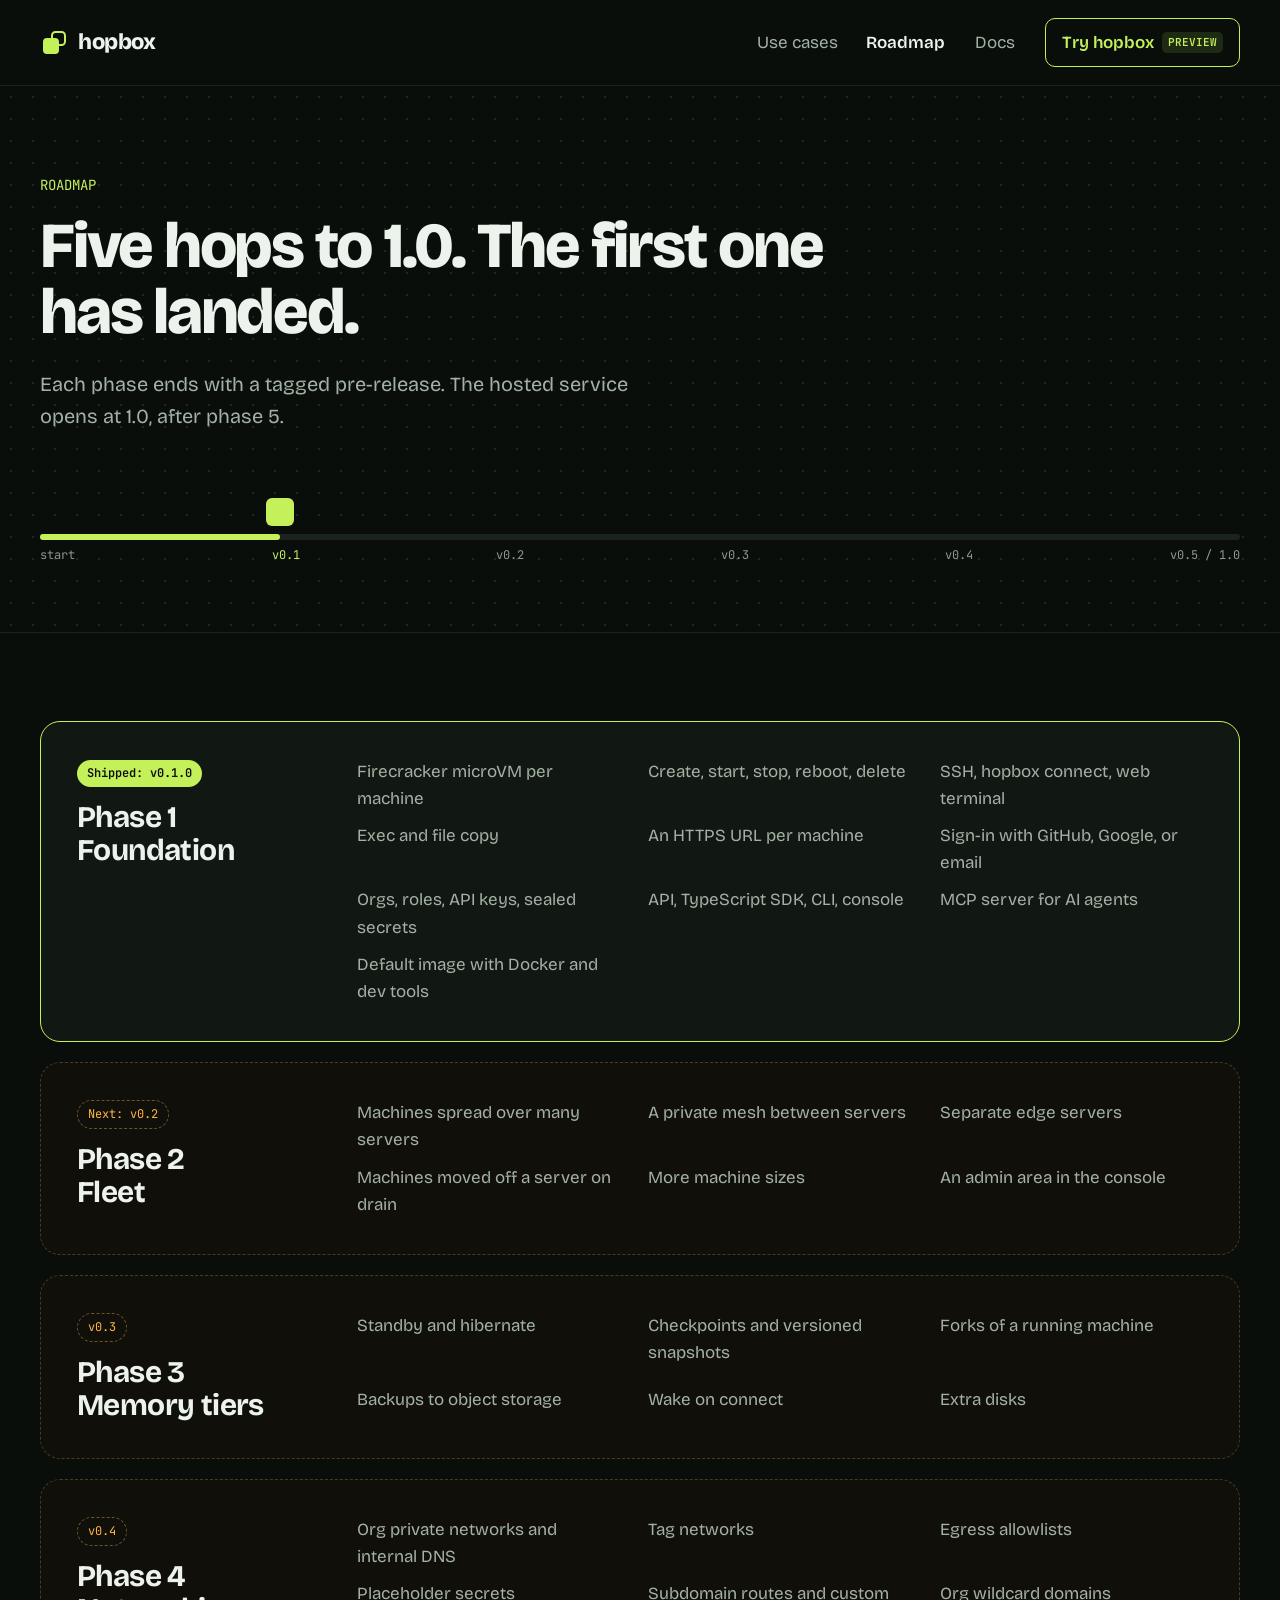
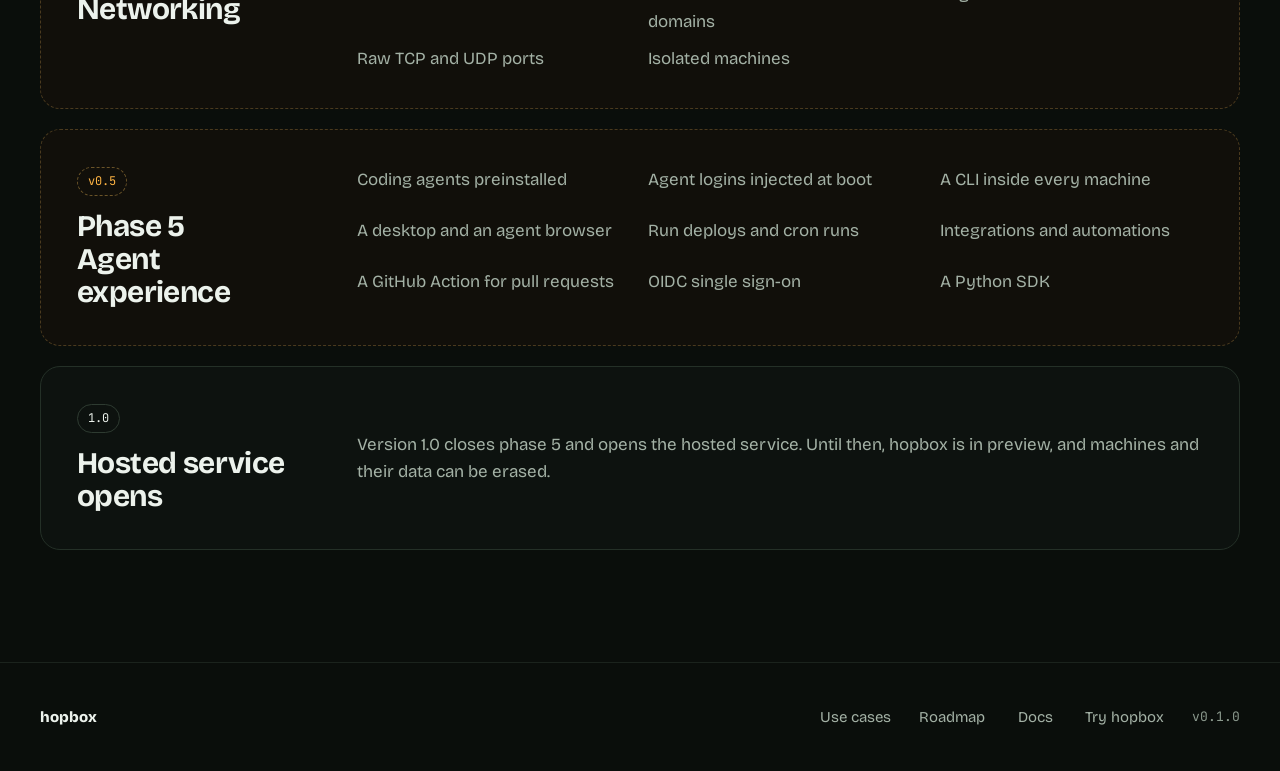
==== roadmap/index.html @ c8c64f6c "feat: home, use cases and roadmap pages from the approved design The rebuild is far enough along to " ====
<!doctype html>
<html lang="en">
<head>
<meta charset="utf-8">
<meta name="viewport" content="width=device-width, initial-scale=1">
<title>Roadmap · hopbox</title>
<meta name="description" content="Five hops to 1.0. The first one has landed. Each phase ends with a tagged pre-release. The hosted service opens at 1.0, after phase 5.">
<meta name="theme-color" content="#0A0E0B">
<link rel="canonical" href="https://hopbox.dev/roadmap/">
<meta property="og:title" content="Roadmap · hopbox">
<meta property="og:description" content="Five hops to 1.0. The first one has landed. Each phase ends with a tagged pre-release. The hosted service opens at 1.0, after phase 5.">
<meta property="og:type" content="website">
<meta property="og:url" content="https://hopbox.dev/roadmap/">
<link rel="icon" href="/assets/favicon.svg" type="image/svg+xml">
<link rel="preconnect" href="https://fonts.googleapis.com">
<link rel="preconnect" href="https://fonts.gstatic.com" crossorigin>
<link rel="stylesheet" href="https://fonts.googleapis.com/css2?family=Bricolage+Grotesque:opsz,wght@12..96,400..800&amp;family=JetBrains+Mono:wght@400;600&amp;display=swap">
<link rel="stylesheet" href="/assets/site.css">
</head>
<body>

<header class="site-header">
<nav class="nav" aria-label="Main">
<a class="brand" href="/">
<svg width="28" height="28" viewBox="0 0 28 28" aria-hidden="true"><rect x="3" y="9" width="16" height="16" rx="4" fill="#C4F05A"></rect><rect x="12" y="3" width="13" height="13" rx="3.5" fill="none" stroke="#C4F05A" stroke-width="2"></rect></svg>
hopbox
</a>
<a class="nav-link" href="/use-cases/">Use cases</a>
<a class="nav-link" href="/roadmap/" aria-current="page">Roadmap</a>
<a class="nav-link" href="https://docs.hopbox.dev">Docs</a>
<a class="btn btn-nav" href="https://dev.hopbox.dev">Try hopbox<span class="preview-tag">PREVIEW</span></a>
</nav>
</header>

<main>

<section class="page-hero dots">
<div class="page-hero-inner">
<p class="eyebrow">ROADMAP</p>
<h1 class="roadmap-title page-title display">Five hops to 1.0. The first one has landed.</h1>
<p class="roadmap-lead">Each phase ends with a tagged pre-release. The hosted service opens at 1.0, after phase 5.</p>
<div class="progress" aria-hidden="true">
<div class="progress-track"></div>
<div class="progress-fill"></div>
<div class="progress-marker"></div>
<div class="progress-labels"><span>start</span><span class="progress-current">v0.1</span><span>v0.2</span><span>v0.3</span><span>v0.4</span><span>v0.5 / 1.0</span></div>
</div>
</div>
</section>

<section class="section phases-section">
<ol class="phases">

<li class="phase phase-shipped">
<div class="phase-head">
<span class="chip chip-shipped pulse-wide">Shipped: v0.1.0</span>
<h2 class="phase-title">Phase 1<br>Foundation</h2>
</div>
<ul class="phase-items">
<li>Firecracker microVM per machine</li>
<li>Create, start, stop, reboot, delete</li>
<li>SSH, hopbox connect, web terminal</li>
<li>Exec and file copy</li>
<li>An HTTPS URL per machine</li>
<li>Sign-in with GitHub, Google, or email</li>
<li>Orgs, roles, API keys, sealed secrets</li>
<li>API, TypeScript SDK, CLI, console</li>
<li>MCP server for AI agents</li>
<li>Default image with Docker and dev tools</li>
</ul>
</li>

<li class="phase phase-planned">
<div class="phase-head">
<span class="chip chip-planned">Next: v0.2</span>
<h2 class="phase-title">Phase 2<br>Fleet</h2>
</div>
<ul class="phase-items">
<li>Machines spread over many servers</li>
<li>A private mesh between servers</li>
<li>Separate edge servers</li>
<li>Machines moved off a server on drain</li>
<li>More machine sizes</li>
<li>An admin area in the console</li>
</ul>
</li>

<li class="phase phase-planned">
<div class="phase-head">
<span class="chip chip-planned">v0.3</span>
<h2 class="phase-title">Phase 3<br>Memory tiers</h2>
</div>
<ul class="phase-items">
<li>Standby and hibernate</li>
<li>Checkpoints and versioned snapshots</li>
<li>Forks of a running machine</li>
<li>Backups to object storage</li>
<li>Wake on connect</li>
<li>Extra disks</li>
</ul>
</li>

<li class="phase phase-planned">
<div class="phase-head">
<span class="chip chip-planned">v0.4</span>
<h2 class="phase-title">Phase 4<br>Networking</h2>
</div>
<ul class="phase-items">
<li>Org private networks and internal DNS</li>
<li>Tag networks</li>
<li>Egress allowlists</li>
<li>Placeholder secrets</li>
<li>Subdomain routes and custom domains</li>
<li>Org wildcard domains</li>
<li>Raw TCP and UDP ports</li>
<li>Isolated machines</li>
</ul>
</li>

<li class="phase phase-planned">
<div class="phase-head">
<span class="chip chip-planned">v0.5</span>
<h2 class="phase-title">Phase 5<br>Agent experience</h2>
</div>
<ul class="phase-items">
<li>Coding agents preinstalled</li>
<li>Agent logins injected at boot</li>
<li>A CLI inside every machine</li>
<li>A desktop and an agent browser</li>
<li>Run deploys and cron runs</li>
<li>Integrations and automations</li>
<li>A GitHub Action for pull requests</li>
<li>OIDC single sign-on</li>
<li>A Python SDK</li>
</ul>
</li>

<li class="phase phase-final">
<div class="phase-head">
<span class="chip chip-final">1.0</span>
<h2 class="phase-title">Hosted service opens</h2>
</div>
<p class="phase-note">Version 1.0 closes phase 5 and opens the hosted service. Until then, hopbox is in preview, and machines and their data can be erased.</p>
</li>

</ol>
</section>

</main>

<footer class="site-footer">
<div class="footer-inner">
<span class="footer-brand">hopbox</span>
<a class="footer-link" href="/use-cases/">Use cases</a>
<a class="footer-link" href="/roadmap/">Roadmap</a>
<a class="footer-link" href="https://docs.hopbox.dev">Docs</a>
<a class="footer-link" href="https://dev.hopbox.dev">Try hopbox</a>
<span class="footer-version">v0.1.0</span>
</div>
</footer>

</body>
</html>
---- assets/site.css ----
:root {
  color-scheme: dark;
  --ground: #0A0E0B;
  --ground-raised: #0D120F;
  --panel: #111712;
  --panel-planned: #110F0A;
  --line: #1B231D;
  --line-strong: #243027;
  --line-bright: #2E3B31;
  --dot: #1E2721;
  --text: #ECF2EC;
  --muted: #A3B1A5;
  --dim: #8C9A8E;
  --lime: #C4F05A;
  --lime-hover: #E2FF9C;
  --lime-chip: #1F2A14;
  --lime-glow: rgba(196, 240, 90, .15);
  --amber: #FFB443;
  --amber-line: #4A3A1E;
  --amber-line-strong: #6B5428;
  --font-sans: 'Bricolage Grotesque', ui-sans-serif, system-ui, sans-serif;
  --font-mono: 'JetBrains Mono', monospace;
}

body {
  margin: 0;
  background: var(--ground);
  color: var(--text);
  font-family: var(--font-sans);
  font-size: 17px;
  line-height: 1.6;
  overflow-x: hidden;
}

a {
  color: var(--lime);
  text-decoration: none;
}

/* Zero-specificity hover so links styled by a class keep their own color, as in the design. */
a:where(:hover) {
  color: var(--lime-hover);
}

:focus-visible {
  outline: 2px solid var(--lime);
  outline-offset: 3px;
}

.accent {
  color: var(--lime);
}

.dots {
  background-image: radial-gradient(var(--dot) 1px, transparent 1px);
  background-size: 22px 22px;
}

.section {
  max-width: 1200px;
  margin: 0 auto;
  padding: 64px 24px;
}

.eyebrow {
  margin: 0 0 12px;
  font-family: var(--font-mono);
  font-size: 14px;
  color: var(--lime);
}

.eyebrow-amber {
  color: var(--amber);
}

.display {
  font-weight: 800;
  letter-spacing: -0.03em;
}

.title-section {
  font-size: clamp(30px, 3.4vw, 44px);
  line-height: 1.1;
}

.panel {
  padding: 48px;
  border-radius: 24px;
  border: 1px solid var(--line-strong);
  background: var(--panel);
}

.card {
  transition: transform .25s ease, border-color .25s ease;
}

.card:hover {
  transform: translateY(-4px);
  border-color: var(--lime);
}

.site-header {
  border-bottom: 1px solid var(--line);
}

.nav {
  max-width: 1200px;
  margin: 0 auto;
  padding: 18px 24px;
  display: flex;
  flex-wrap: wrap;
  align-items: center;
  gap: 16px 28px;
}

.brand {
  display: flex;
  align-items: center;
  gap: 10px;
  min-height: 44px;
  margin-right: auto;
  color: var(--text);
  font-weight: 800;
  font-size: 22px;
  letter-spacing: -0.02em;
}

.nav-link {
  display: inline-flex;
  align-items: center;
  justify-content: center;
  min-width: 44px;
  min-height: 44px;
  color: var(--muted);
}

.nav-link[aria-current="page"] {
  color: var(--text);
  font-weight: 600;
}

.preview-tag {
  font-family: var(--font-mono);
  font-size: 11px;
  padding: 2px 6px;
  border-radius: 5px;
  background: var(--lime-chip);
  color: var(--lime);
}

.btn {
  display: inline-flex;
  align-items: center;
  box-sizing: border-box;
  transition: transform .2s ease;
}

.btn:hover {
  transform: translateY(-2px);
}

.btn-nav {
  gap: 8px;
  padding: 10px 16px;
  min-height: 44px;
  border-radius: 10px;
  border: 1px solid var(--lime);
  color: var(--lime);
  font-weight: 600;
}

.btn-primary,
.btn-secondary {
  padding: 14px 22px;
  min-height: 52px;
  border-radius: 12px;
  font-size: 18px;
}

.btn-primary {
  gap: 10px;
  background: var(--lime);
  color: var(--ground);
  font-weight: 700;
}

.btn-secondary {
  border: 1px solid var(--line-bright);
  color: var(--text);
  font-weight: 600;
}

.btn-row {
  display: flex;
  flex-wrap: wrap;
  gap: 14px;
}

.site-footer {
  border-top: 1px solid var(--line);
}

.footer-inner {
  max-width: 1200px;
  margin: 0 auto;
  padding: 32px 24px;
  display: flex;
  flex-wrap: wrap;
  gap: 16px 28px;
  align-items: center;
  font-size: 15px;
  color: var(--dim);
}

.footer-brand {
  margin-right: auto;
  font-weight: 800;
  color: var(--text);
}

.footer-link {
  display: inline-flex;
  align-items: center;
  justify-content: center;
  min-width: 44px;
  min-height: 44px;
  color: var(--muted);
}

.footer-version {
  font-family: var(--font-mono);
  font-size: 13px;
}

.hero {
  border-bottom: 1px solid var(--line);
}

.hero-inner {
  max-width: 1200px;
  margin: 0 auto;
  padding: 88px 24px 56px;
  display: flex;
  flex-wrap: wrap;
  gap: 56px;
  align-items: center;
}

.hero-copy {
  flex: 1 1 520px;
  min-width: 0;
}

.hero-demo {
  flex: 1 1 460px;
  min-width: 0;
}

.release-badge {
  display: inline-flex;
  align-items: center;
  gap: 10px;
  margin: 0 0 28px;
  padding: 6px 14px 6px 8px;
  border-radius: 999px;
  border: 1px solid var(--line-strong);
  background: var(--panel);
  font-family: var(--font-mono);
  font-size: 13px;
  color: var(--muted);
}

.release-dot {
  width: 10px;
  height: 10px;
  border-radius: 99px;
  background: var(--lime);
}

.hero-title {
  margin: 0 0 24px;
  font-size: clamp(40px, 5.6vw, 76px);
  line-height: 1.02;
  letter-spacing: -0.035em;
}

.hero-lead {
  margin: 0 0 36px;
  max-width: 34rem;
  font-size: 20px;
  color: var(--muted);
}

.hero-actions {
  align-items: center;
}

.hero-note {
  margin: 18px 0 0;
  font-size: 14px;
  color: var(--dim);
}

.terminal {
  border-radius: 16px;
  border: 1px solid var(--line-strong);
  background: var(--ground-raised);
  box-shadow: 0 30px 80px rgba(0, 0, 0, .45);
  overflow: hidden;
}

.terminal-bar {
  display: flex;
  align-items: center;
  gap: 8px;
  padding: 12px 16px;
  border-bottom: 1px solid var(--line);
}

.terminal-light {
  width: 12px;
  height: 12px;
  border-radius: 99px;
  background: var(--line-bright);
}

.terminal-title {
  margin-left: 10px;
  font-family: var(--font-mono);
  font-size: 12px;
  color: var(--dim);
}

.terminal-screen {
  display: grid;
  padding: 20px 22px;
  min-height: 300px;
  font-family: var(--font-mono);
  font-size: 14.5px;
  line-height: 1.75;
  overflow-x: auto;
}

/* The animated copy sits on top of the full transcript, so the box keeps the full height on every loop. */
.terminal-screen > * {
  grid-area: 1 / 1;
}

.terminal-underlay {
  opacity: 0;
}

.terminal-line {
  white-space: pre-wrap;
}

.terminal-cmd {
  color: var(--text);
}

.terminal-out {
  color: var(--muted);
}

.terminal-prompt {
  color: var(--lime);
}

.caret {
  display: inline-block;
  width: 9px;
  height: 18px;
  margin-left: 2px;
  vertical-align: -3px;
  background: var(--lime);
  animation: blink 1s steps(1) infinite;
}

.hop-row {
  display: flex;
  gap: 12px;
  justify-content: center;
  align-items: flex-end;
  height: 64px;
  padding: 34px 0 0;
}

.hop-box {
  width: 28px;
  height: 28px;
  border-radius: 6px;
  animation: hop 2.4s cubic-bezier(.3, .7, .4, 1) infinite;
}

.hop-box:nth-child(2) { animation-delay: .15s; }
.hop-box:nth-child(3) { animation-delay: .3s; }
.hop-box:nth-child(4) { animation-delay: .45s; }
.hop-box:nth-child(5) { animation-delay: .6s; }
.hop-box:nth-child(6) { animation-delay: .75s; }
.hop-box:nth-child(7) { animation-delay: .9s; }
.hop-box:nth-child(8) { animation-delay: 1.05s; }
.hop-box:nth-child(9) { animation-delay: 1.2s; }
.hop-box:nth-child(10) { animation-delay: 1.35s; }
.hop-box:nth-child(11) { animation-delay: 1.5s; }
.hop-box:nth-child(12) { animation-delay: 1.65s; }

.hop-box-solid {
  background: var(--lime);
}

.hop-box-outline {
  box-sizing: border-box;
  border: 2px solid var(--lime);
}

.hop-box-dim {
  background: var(--line-bright);
}

.marquee {
  padding: 22px 0;
  overflow: hidden;
  border-bottom: 1px solid var(--line);
  background: var(--ground-raised);
}

.marquee-track {
  display: flex;
  gap: 56px;
  width: max-content;
  font-family: var(--font-mono);
  font-size: 15px;
  color: var(--muted);
  white-space: nowrap;
  animation: slide 28s linear infinite;
}

.marquee-label {
  color: var(--lime);
}

.features {
  padding: 112px 24px 48px;
}

.features-title {
  margin: 0 0 56px;
  max-width: 46rem;
  font-size: clamp(32px, 4vw, 52px);
  line-height: 1.08;
}

.feature-grid {
  display: grid;
  grid-template-columns: repeat(auto-fit, minmax(min(300px, 100%), 1fr));
  gap: 20px;
}

.feature-card {
  padding: 28px;
  border-radius: 16px;
  border: 1px solid var(--line-strong);
  background: var(--panel);
}

.feature-title {
  margin: 18px 0 8px;
  font-size: 22px;
  letter-spacing: -0.01em;
}

.feature-text {
  margin: 0;
  color: var(--muted);
}

.inline-code {
  font-family: var(--font-mono);
  color: var(--text);
}

.agents-panel {
  display: flex;
  flex-wrap: wrap;
  gap: 48px;
  align-items: center;
}

.agents-copy {
  flex: 1 1 380px;
  min-width: 0;
}

.agents-title {
  margin: 0 0 18px;
}

.agents-text {
  margin: 0 0 14px;
  color: var(--muted);
}

.agents-text:last-child {
  margin-bottom: 0;
}

.code-panel {
  flex: 1 1 480px;
  min-width: 0;
  padding: 22px;
  border-radius: 14px;
  border: 1px solid var(--line-strong);
  background: var(--ground);
  font-family: var(--font-mono);
  font-size: 14px;
  line-height: 1.8;
  overflow-x: auto;
}

.code-comment {
  color: var(--dim);
}

.code-gap {
  margin-top: 14px;
}

.code-command {
  white-space: pre;
}

.code-prompt {
  color: var(--lime);
}

.code-input {
  color: var(--text);
}

.section-head {
  display: flex;
  flex-wrap: wrap;
  justify-content: space-between;
  align-items: flex-end;
  gap: 20px;
  margin-bottom: 40px;
}

.section-head-title {
  margin: 0;
}

.more-link {
  display: inline-flex;
  align-items: flex-end;
  min-height: 44px;
  font-weight: 600;
}

.teaser-grid {
  display: grid;
  grid-template-columns: repeat(auto-fit, minmax(min(240px, 100%), 1fr));
  gap: 16px;
}

.teaser-card {
  display: block;
  padding: 24px;
  border-radius: 16px;
  border: 1px dashed var(--amber-line);
  background: var(--panel-planned);
  color: var(--text);
}

.teaser-version {
  font-family: var(--font-mono);
  font-size: 13px;
  color: var(--amber);
}

.teaser-title {
  display: block;
  margin: 8px 0 6px;
  font-size: 21px;
  font-weight: 700;
}

.teaser-text {
  display: block;
  font-size: 16px;
  color: var(--muted);
}

.cta {
  padding: 64px 24px 112px;
}

.cta-panel {
  padding: 72px 32px;
  border-radius: 28px;
  border: 1px solid var(--line-strong);
  text-align: center;
}

.cta-title {
  margin: 0 0 16px;
  font-size: clamp(34px, 4.4vw, 60px);
  line-height: 1.05;
  letter-spacing: -0.035em;
}

.cta-text {
  margin: 0 auto 32px;
  max-width: 32rem;
  font-size: 19px;
  color: var(--muted);
}

.cta-actions {
  justify-content: center;
}

.page-hero {
  border-bottom: 1px solid var(--line);
}

.page-hero-inner {
  max-width: 1200px;
  margin: 0 auto;
  padding: 88px 24px 72px;
}

.page-hero-inner .eyebrow {
  margin-bottom: 16px;
}

.page-title {
  font-size: clamp(38px, 5vw, 68px);
  line-height: 1.04;
  letter-spacing: -0.035em;
}

.use-cases-title {
  margin: 0;
  max-width: 54rem;
}

.roadmap-title {
  margin: 0 0 22px;
  max-width: 50rem;
}

.chip {
  display: inline-block;
  align-self: flex-start;
  padding: 4px 10px;
  border-radius: 999px;
  font-family: var(--font-mono);
  font-size: 12px;
}

.chip-live {
  background: var(--lime-chip);
  color: var(--lime);
}

.chip-planned {
  border: 1px dashed var(--amber-line-strong);
  color: var(--amber);
}

.chip-shipped {
  background: var(--lime);
  color: var(--ground);
  font-weight: 600;
}

.chip-final {
  border: 1px solid var(--line-bright);
  color: var(--text);
}

.cases {
  padding: 80px 24px 40px;
}

.case-grid {
  display: grid;
  grid-template-columns: repeat(auto-fit, minmax(min(330px, 100%), 1fr));
  gap: 20px;
}

.case-card {
  display: flex;
  flex-direction: column;
  gap: 12px;
  padding: 28px;
  border-radius: 16px;
  border: 1px solid var(--line-strong);
  background: var(--panel);
}

.case-card-planned {
  border: 1px dashed var(--amber-line);
  background: var(--panel-planned);
}

.case-title {
  margin: 0;
  font-size: 23px;
  letter-spacing: -0.01em;
}

.case-text {
  margin: 0;
  color: var(--muted);
}

.case-code {
  margin: auto 0 0;
  padding: 14px 16px;
  border-radius: 10px;
  border: 1px solid var(--line);
  background: var(--ground);
  font-family: var(--font-mono);
  font-size: 13.5px;
  line-height: 1.7;
  color: var(--text);
  overflow-x: auto;
}

.pr-flow {
  padding: 56px 24px 112px;
}

.pr-tags {
  display: flex;
  flex-wrap: wrap;
  align-items: center;
  gap: 12px;
  margin-bottom: 14px;
}

.pr-title {
  margin: 0 0 14px;
  max-width: 40rem;
  font-size: clamp(30px, 3.4vw, 46px);
  line-height: 1.08;
}

.pr-text {
  margin: 0 0 40px;
  max-width: 42rem;
  color: var(--muted);
}

.steps {
  margin: 0;
  padding: 0;
  list-style: none;
  display: grid;
  grid-template-columns: repeat(auto-fit, minmax(min(240px, 100%), 1fr));
  gap: 16px;
}

.step {
  padding: 20px;
  border-radius: 14px;
  border: 1px solid var(--line-strong);
  background: var(--ground);
  animation: rise .6s cubic-bezier(.2, .7, .2, 1) both;
}

.step:nth-child(2) { animation-delay: .1s; }
.step:nth-child(3) { animation-delay: .2s; }
.step:nth-child(4) { animation-delay: .3s; }
.step:nth-child(5) { animation-delay: .4s; }
.step:nth-child(6) { animation-delay: .5s; }

.step-number {
  display: block;
  font-family: var(--font-mono);
  font-size: 28px;
  font-weight: 600;
  color: var(--lime);
}

.roadmap-lead {
  margin: 0 0 56px;
  max-width: 40rem;
  font-size: 20px;
  color: var(--muted);
}

.progress {
  position: relative;
  height: 72px;
}

.progress-track,
.progress-fill {
  position: absolute;
  left: 0;
  top: 46px;
  height: 6px;
  border-radius: 99px;
}

.progress-track {
  right: 0;
  background: var(--line);
}

.progress-fill {
  width: 20%;
  background: var(--lime);
  animation: fill 1.6s .3s cubic-bezier(.2, .7, .2, 1) both;
}

.progress-marker {
  position: absolute;
  left: calc(20% - 14px);
  top: 10px;
  width: 28px;
  height: 28px;
  border-radius: 6px;
  background: var(--lime);
  animation: hop-low 2.4s cubic-bezier(.3, .7, .4, 1) infinite;
}

.progress-labels {
  position: absolute;
  left: 0;
  right: 0;
  top: 58px;
  display: flex;
  justify-content: space-between;
  font-family: var(--font-mono);
  font-size: 12px;
  color: var(--dim);
}

.progress-current {
  color: var(--lime);
}

.phases-section {
  padding: 88px 24px 112px;
}

.phases {
  margin: 0;
  padding: 0;
  list-style: none;
  display: flex;
  flex-direction: column;
  gap: 20px;
}

.phase {
  display: flex;
  flex-wrap: wrap;
  gap: 24px 40px;
  padding: 36px;
  border-radius: 20px;
  animation: rise .7s cubic-bezier(.2, .7, .2, 1) both;
}

.phase:nth-child(2) { animation-delay: .1s; }
.phase:nth-child(3) { animation-delay: .2s; }
.phase:nth-child(4) { animation-delay: .3s; }
.phase:nth-child(5) { animation-delay: .4s; }
.phase:nth-child(6) { animation-delay: .5s; }

.phase-shipped {
  border: 1px solid var(--lime);
  background: var(--panel);
}

.phase-planned {
  border: 1px dashed var(--amber-line);
  background: var(--panel-planned);
}

.phase-final {
  align-items: center;
  border: 1px solid var(--line-strong);
  background: var(--ground-raised);
}

.phase-head {
  flex: 0 1 240px;
}

.phase-title {
  margin: 14px 0 0;
  font-size: 30px;
  line-height: 1.1;
  letter-spacing: -0.02em;
}

.phase-items,
.phase-note {
  flex: 999 1 420px;
  min-width: 0;
  margin: 0;
  color: var(--muted);
}

.phase-items {
  padding: 0;
  list-style: none;
  display: grid;
  grid-template-columns: repeat(auto-fit, minmax(min(240px, 100%), 1fr));
  gap: 10px 28px;
}

.pulse-wide {
  animation: pulse-wide 2s ease-in-out infinite;
}


.rise { animation: rise .8s cubic-bezier(.2, .7, .2, 1) both; }
.rise-2 { animation: rise .8s .12s cubic-bezier(.2, .7, .2, 1) both; }
.rise-3 { animation: rise .8s .24s cubic-bezier(.2, .7, .2, 1) both; }

.pulse {
  animation: pulse 2s ease-in-out infinite;
}

@keyframes rise {
  from { opacity: 0; transform: translateY(18px); }
  to { opacity: 1; transform: none; }
}

@keyframes hop {
  0%, 55%, 100% { transform: translateY(0) scale(1, 1); }
  10% { transform: translateY(2px) scale(1.12, .86); }
  25% { transform: translateY(-26px) scale(.94, 1.08) rotate(8deg); }
  42% { transform: translateY(0) scale(1.08, .92); }
}

@keyframes blink {
  50% { opacity: 0; }
}

@keyframes slide {
  to { transform: translateX(-50%); }
}

@keyframes pulse {
  50% { box-shadow: 0 0 0 6px var(--lime-glow); }
}

@keyframes pulse-wide {
  50% { box-shadow: 0 0 0 8px var(--lime-glow); }
}

@keyframes hop-low {
  0%, 55%, 100% { transform: translateY(0) scale(1, 1); }
  10% { transform: translateY(2px) scale(1.12, .86); }
  25% { transform: translateY(-16px) scale(.94, 1.08) rotate(8deg); }
  42% { transform: translateY(0) scale(1.08, .92); }
}

@keyframes fill {
  from { width: 0; }
}


@media (prefers-reduced-motion: reduce) {
  * {
    animation: none !important;
    transition: none !important;
  }

  .marquee-track {
    flex-wrap: wrap;
    row-gap: 8px;
    width: auto;
    padding: 0 24px;
    white-space: normal;
  }

  .marquee-track [aria-hidden="true"] {
    display: none;
  }
}
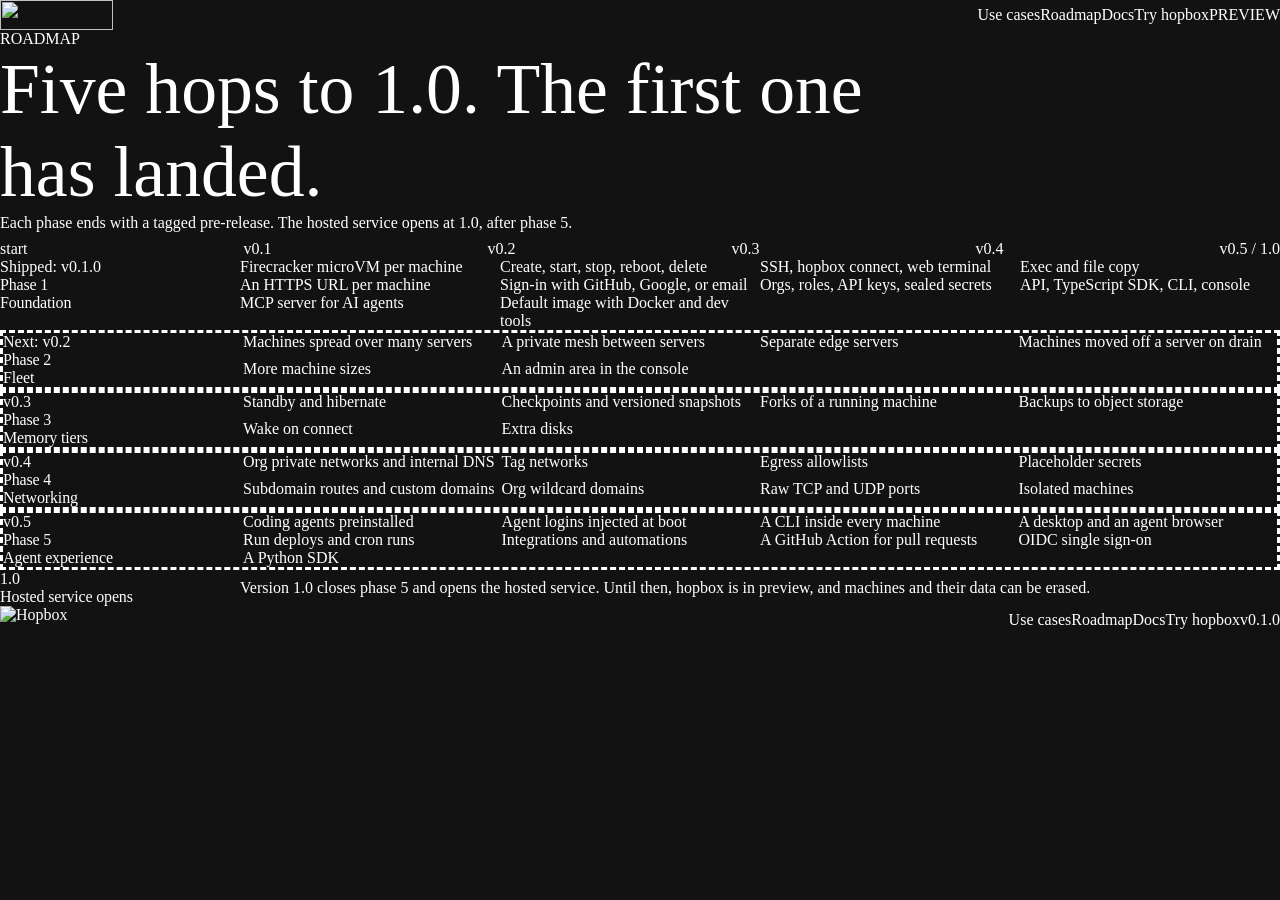
==== commit 711cb010: "feat: move the stylesheet and page parts to the brand kit The old lime palette, fonts, and motion do" ====
--- a/roadmap/index.html
+++ b/roadmap/index.html
@@ -5,30 +5,35 @@
 <meta name="viewport" content="width=device-width, initial-scale=1">
 <title>Roadmap · hopbox</title>
 <meta name="description" content="Five hops to 1.0. The first one has landed. Each phase ends with a tagged pre-release. The hosted service opens at 1.0, after phase 5.">
-<meta name="theme-color" content="#0A0E0B">
+<meta name="theme-color" content="#0D0E0C">
 <link rel="canonical" href="https://hopbox.dev/roadmap/">
 <meta property="og:title" content="Roadmap · hopbox">
 <meta property="og:description" content="Five hops to 1.0. The first one has landed. Each phase ends with a tagged pre-release. The hosted service opens at 1.0, after phase 5.">
 <meta property="og:type" content="website">
 <meta property="og:url" content="https://hopbox.dev/roadmap/">
-<link rel="icon" href="/assets/favicon.svg" type="image/svg+xml">
+<meta property="og:image" content="https://hopbox.dev/assets/brand/og-image.png">
+<meta name="twitter:card" content="summary_large_image">
+<link rel="icon" href="/assets/brand/favicon.svg" type="image/svg+xml">
+<link rel="icon" href="/assets/brand/favicon-32.png" type="image/png" sizes="32x32">
+<link rel="icon" href="/assets/brand/favicon-16.png" type="image/png" sizes="16x16">
+<link rel="apple-touch-icon" href="/assets/brand/apple-touch-icon.png">
 <link rel="preconnect" href="https://fonts.googleapis.com">
 <link rel="preconnect" href="https://fonts.gstatic.com" crossorigin>
-<link rel="stylesheet" href="https://fonts.googleapis.com/css2?family=Bricolage+Grotesque:opsz,wght@12..96,400..800&amp;family=JetBrains+Mono:wght@400;600&amp;display=swap">
+<link rel="stylesheet" href="https://fonts.googleapis.com/css2?family=Instrument+Sans:wght@400;500;600&amp;family=Martian+Mono:wght@400;500&amp;display=swap">
+<link rel="stylesheet" href="/assets/brand/tokens.css">
 <link rel="stylesheet" href="/assets/site.css">
 </head>
 <body>
 
 <header class="site-header">
 <nav class="nav" aria-label="Main">
-<a class="brand" href="/">
-<svg width="28" height="28" viewBox="0 0 28 28" aria-hidden="true"><rect x="3" y="9" width="16" height="16" rx="4" fill="#C4F05A"></rect><rect x="12" y="3" width="13" height="13" rx="3.5" fill="none" stroke="#C4F05A" stroke-width="2"></rect></svg>
-hopbox
-</a>
+<a class="brand" href="/" aria-label="hopbox home"><img src="/assets/brand/hopbox-lockup.svg" alt="" width="113" height="30"></a>
+<div class="nav-links">
 <a class="nav-link" href="/use-cases/">Use cases</a>
 <a class="nav-link" href="/roadmap/" aria-current="page">Roadmap</a>
 <a class="nav-link" href="https://docs.hopbox.dev">Docs</a>
-<a class="btn btn-nav" href="https://dev.hopbox.dev">Try hopbox<span class="preview-tag">PREVIEW</span></a>
+</div>
+<a class="btn btn-primary" href="https://dev.hopbox.dev">Try hopbox<span class="preview-tag">PREVIEW</span></a>
 </nav>
 </header>
 
@@ -37,24 +42,22 @@
 <section class="page-hero dots">
 <div class="page-hero-inner">
 <p class="eyebrow">ROADMAP</p>
-<h1 class="roadmap-title page-title display">Five hops to 1.0. The first one has landed.</h1>
+<h1 class="page-title display">Five hops to 1.0. The first one has landed.</h1>
 <p class="roadmap-lead">Each phase ends with a tagged pre-release. The hosted service opens at 1.0, after phase 5.</p>
 <div class="progress" aria-hidden="true">
-<div class="progress-track"></div>
-<div class="progress-fill"></div>
-<div class="progress-marker"></div>
+<div class="progress-track"><div class="progress-fill"></div></div>
 <div class="progress-labels"><span>start</span><span class="progress-current">v0.1</span><span>v0.2</span><span>v0.3</span><span>v0.4</span><span>v0.5 / 1.0</span></div>
 </div>
 </div>
 </section>
 
-<section class="section phases-section">
+<section class="section">
 <ol class="phases">
 
 <li class="phase phase-shipped">
 <div class="phase-head">
-<span class="chip chip-shipped pulse-wide">Shipped: v0.1.0</span>
-<h2 class="phase-title">Phase 1<br>Foundation</h2>
+<span class="badge badge-shipped">Shipped: v0.1.0</span>
+<h2 class="phase-title title">Phase 1<br>Foundation</h2>
 </div>
 <ul class="phase-items">
 <li>Firecracker microVM per machine</li>
@@ -72,8 +75,8 @@
 
 <li class="phase phase-planned">
 <div class="phase-head">
-<span class="chip chip-planned">Next: v0.2</span>
-<h2 class="phase-title">Phase 2<br>Fleet</h2>
+<span class="badge badge-planned">Next: v0.2</span>
+<h2 class="phase-title title">Phase 2<br>Fleet</h2>
 </div>
 <ul class="phase-items">
 <li>Machines spread over many servers</li>
@@ -87,8 +90,8 @@
 
 <li class="phase phase-planned">
 <div class="phase-head">
-<span class="chip chip-planned">v0.3</span>
-<h2 class="phase-title">Phase 3<br>Memory tiers</h2>
+<span class="badge badge-planned">v0.3</span>
+<h2 class="phase-title title">Phase 3<br>Memory tiers</h2>
 </div>
 <ul class="phase-items">
 <li>Standby and hibernate</li>
@@ -102,8 +105,8 @@
 
 <li class="phase phase-planned">
 <div class="phase-head">
-<span class="chip chip-planned">v0.4</span>
-<h2 class="phase-title">Phase 4<br>Networking</h2>
+<span class="badge badge-planned">v0.4</span>
+<h2 class="phase-title title">Phase 4<br>Networking</h2>
 </div>
 <ul class="phase-items">
 <li>Org private networks and internal DNS</li>
@@ -119,8 +122,8 @@
 
 <li class="phase phase-planned">
 <div class="phase-head">
-<span class="chip chip-planned">v0.5</span>
-<h2 class="phase-title">Phase 5<br>Agent experience</h2>
+<span class="badge badge-planned">v0.5</span>
+<h2 class="phase-title title">Phase 5<br>Agent experience</h2>
 </div>
 <ul class="phase-items">
 <li>Coding agents preinstalled</li>
@@ -137,8 +140,8 @@
 
 <li class="phase phase-final">
 <div class="phase-head">
-<span class="chip chip-final">1.0</span>
-<h2 class="phase-title">Hosted service opens</h2>
+<span class="badge badge-final">1.0</span>
+<h2 class="phase-title title">Hosted service opens</h2>
 </div>
 <p class="phase-note">Version 1.0 closes phase 5 and opens the hosted service. Until then, hopbox is in preview, and machines and their data can be erased.</p>
 </li>
@@ -150,7 +153,7 @@
 
 <footer class="site-footer">
 <div class="footer-inner">
-<span class="footer-brand">hopbox</span>
+<img class="footer-brand" src="/assets/brand/hopbox-lockup.svg" alt="Hopbox" width="105" height="28">
 <a class="footer-link" href="/use-cases/">Use cases</a>
 <a class="footer-link" href="/roadmap/">Roadmap</a>
 <a class="footer-link" href="https://docs.hopbox.dev">Docs</a>
--- a/assets/site.css
+++ b/assets/site.css
@@ -1,488 +1,378 @@
 :root {
   color-scheme: dark;
-  --ground: #0A0E0B;
-  --ground-raised: #0D120F;
-  --panel: #111712;
-  --panel-planned: #110F0A;
-  --line: #1B231D;
-  --line-strong: #243027;
-  --line-bright: #2E3B31;
-  --dot: #1E2721;
-  --text: #ECF2EC;
-  --muted: #A3B1A5;
-  --dim: #8C9A8E;
-  --lime: #C4F05A;
-  --lime-hover: #E2FF9C;
-  --lime-chip: #1F2A14;
-  --lime-glow: rgba(196, 240, 90, .15);
-  --amber: #FFB443;
-  --amber-line: #4A3A1E;
-  --amber-line-strong: #6B5428;
-  --font-sans: 'Bricolage Grotesque', ui-sans-serif, system-ui, sans-serif;
-  --font-mono: 'JetBrains Mono', monospace;
+  --page-max: 1280px;
+  --page-gutter: var(--space-12);
+  --text-code-compact: 400 12px/1.6 var(--font-mono);
+}
+
+*,
+*::before,
+*::after {
+  box-sizing: border-box;
 }
 
 body {
   margin: 0;
-  background: var(--ground);
-  color: var(--text);
-  font-family: var(--font-sans);
-  font-size: 17px;
-  line-height: 1.6;
-  overflow-x: hidden;
+  background: var(--color-bg);
+  color: var(--color-text);
+  font: var(--text-body);
+}
+
+h1,
+h2,
+h3,
+p,
+ol,
+ul,
+pre {
+  margin: 0;
+}
+
+img,
+svg {
+  display: block;
 }
 
 a {
-  color: var(--lime);
+  color: var(--color-accent-text);
   text-decoration: none;
 }
 
-/* Zero-specificity hover so links styled by a class keep their own color, as in the design. */
 a:where(:hover) {
-  color: var(--lime-hover);
+  text-decoration: underline;
+  text-underline-offset: 3px;
 }
 
 :focus-visible {
-  outline: 2px solid var(--lime);
-  outline-offset: 3px;
-}
-
-.accent {
-  color: var(--lime);
+  outline: 2px solid var(--color-focus);
+  outline-offset: 2px;
+}
+
+.display {
+  font: var(--text-display);
+  font-size: clamp(40px, 5.6vw, 72px);
+  letter-spacing: var(--tracking-display);
+}
+
+.heading {
+  font: var(--text-heading);
+  font-size: clamp(32px, 4vw, 48px);
+  letter-spacing: var(--tracking-heading);
+}
+
+.title {
+  font: var(--text-title);
+  letter-spacing: -0.01em;
+}
+
+.eyebrow {
+  margin-bottom: var(--space-3);
+  font: var(--text-label);
+  letter-spacing: var(--tracking-label);
+  text-transform: uppercase;
+  color: var(--color-text-muted);
 }
 
 .dots {
-  background-image: radial-gradient(var(--dot) 1px, transparent 1px);
-  background-size: 22px 22px;
+  background-image: radial-gradient(var(--color-surface) 1px, transparent 1px);
+  background-size: 24px 24px;
 }
 
 .section {
-  max-width: 1200px;
+  max-width: var(--page-max);
   margin: 0 auto;
-  padding: 64px 24px;
-}
-
-.eyebrow {
-  margin: 0 0 12px;
-  font-family: var(--font-mono);
-  font-size: 14px;
-  color: var(--lime);
-}
-
-.eyebrow-amber {
-  color: var(--amber);
-}
-
-.display {
-  font-weight: 800;
-  letter-spacing: -0.03em;
-}
-
-.title-section {
-  font-size: clamp(30px, 3.4vw, 44px);
-  line-height: 1.1;
+  padding: var(--space-16) var(--page-gutter);
 }
 
 .panel {
-  padding: 48px;
-  border-radius: 24px;
-  border: 1px solid var(--line-strong);
-  background: var(--panel);
+  padding: var(--space-12);
+  border-radius: var(--radius-lg);
+  border: 1px solid var(--color-border);
+  background: var(--color-surface);
 }
 
 .card {
-  transition: transform .25s ease, border-color .25s ease;
-}
-
-.card:hover {
-  transform: translateY(-4px);
-  border-color: var(--lime);
+  border-radius: var(--radius-md);
+  border: 1px solid var(--color-border);
+  background: var(--color-surface);
+}
+
+.card-planned {
+  border-style: dashed;
+  background: transparent;
 }
 
 .site-header {
-  border-bottom: 1px solid var(--line);
+  border-bottom: 1px solid var(--color-border);
 }
 
 .nav {
-  max-width: 1200px;
+  max-width: var(--page-max);
   margin: 0 auto;
-  padding: 18px 24px;
+  padding: var(--space-4) var(--page-gutter);
   display: flex;
   flex-wrap: wrap;
   align-items: center;
-  gap: 16px 28px;
+  gap: var(--space-2) var(--space-6);
 }
 
 .brand {
-  display: flex;
-  align-items: center;
-  gap: 10px;
-  min-height: 44px;
+  display: inline-flex;
+  align-items: center;
+  min-height: var(--tap-min);
   margin-right: auto;
-  color: var(--text);
-  font-weight: 800;
-  font-size: 22px;
-  letter-spacing: -0.02em;
+}
+
+.nav-links {
+  display: flex;
+  align-items: center;
+  gap: var(--space-6);
 }
 
 .nav-link {
   display: inline-flex;
   align-items: center;
   justify-content: center;
-  min-width: 44px;
-  min-height: 44px;
-  color: var(--muted);
-}
-
+  min-width: var(--tap-min);
+  min-height: var(--tap-min);
+  font: var(--text-small);
+  font-weight: 500;
+  color: var(--color-text-secondary);
+}
+
+.nav-link:hover,
 .nav-link[aria-current="page"] {
-  color: var(--text);
-  font-weight: 600;
-}
-
-.preview-tag {
-  font-family: var(--font-mono);
-  font-size: 11px;
-  padding: 2px 6px;
-  border-radius: 5px;
-  background: var(--lime-chip);
-  color: var(--lime);
+  color: var(--color-text);
 }
 
 .btn {
   display: inline-flex;
   align-items: center;
-  box-sizing: border-box;
-  transition: transform .2s ease;
+  justify-content: center;
+  gap: var(--space-2);
+  min-height: var(--tap-min);
+  padding: 0 var(--space-4);
+  border-radius: var(--radius-sm);
+  border: 1px solid var(--color-border);
+  font: 600 14px/1 var(--font-sans);
+  white-space: nowrap;
 }
 
 .btn:hover {
-  transform: translateY(-2px);
-}
-
-.btn-nav {
-  gap: 8px;
-  padding: 10px 16px;
-  min-height: 44px;
-  border-radius: 10px;
-  border: 1px solid var(--lime);
-  color: var(--lime);
-  font-weight: 600;
-}
-
-.btn-primary,
+  text-decoration: none;
+}
+
+.btn-lg {
+  min-height: 52px;
+  padding: 0 var(--space-5);
+  font-size: 17px;
+}
+
+.btn-primary {
+  border-color: var(--color-accent);
+  background: var(--color-accent);
+  color: var(--color-on-accent);
+}
+
+.btn-primary:hover {
+  border-color: var(--color-text);
+  background: var(--color-text);
+}
+
 .btn-secondary {
-  padding: 14px 22px;
-  min-height: 52px;
-  border-radius: 12px;
-  font-size: 18px;
-}
-
-.btn-primary {
-  gap: 10px;
-  background: var(--lime);
-  color: var(--ground);
-  font-weight: 700;
-}
-
-.btn-secondary {
-  border: 1px solid var(--line-bright);
-  color: var(--text);
-  font-weight: 600;
+  background: transparent;
+  color: var(--color-text);
+}
+
+.btn-secondary:hover {
+  border-color: var(--color-text-muted);
 }
 
 .btn-row {
   display: flex;
   flex-wrap: wrap;
-  gap: 14px;
+  gap: var(--space-3);
+}
+
+.preview-tag {
+  padding: var(--space-1) var(--space-2);
+  border-radius: var(--radius-sm);
+  background: var(--color-bg);
+  font: 500 11px/1 var(--font-mono);
+  letter-spacing: var(--tracking-label);
+  color: var(--color-accent);
+}
+
+.badge {
+  display: inline-flex;
+  align-items: center;
+  align-self: flex-start;
+  gap: var(--space-2);
+  padding: var(--space-1) var(--space-3);
+  border-radius: var(--radius-pill);
+  font: 500 12px/1.4 var(--font-mono);
+  white-space: nowrap;
+}
+
+.badge-running::before,
+.badge-stopped::before {
+  content: "";
+  flex: none;
+  width: 7px;
+  height: 7px;
+  border-radius: 50%;
+  background: currentColor;
+}
+
+.badge-running {
+  background: var(--color-accent-subtle);
+  color: var(--color-accent-text);
+}
+
+.badge-stopped {
+  background: var(--color-surface);
+  color: var(--color-text-muted);
+}
+
+.badge-shipped {
+  background: var(--color-accent);
+  color: var(--color-on-accent);
+}
+
+.badge-planned {
+  border: 1px dashed var(--color-border);
+  color: var(--color-text-secondary);
+}
+
+.badge-final {
+  border: 1px solid var(--color-border);
+  color: var(--color-text);
+}
+
+.code-block {
+  border-radius: var(--radius-md);
+  border: 1px solid var(--color-border);
+  background: var(--color-bg);
+  font: var(--text-code);
+  color: var(--color-text);
+  white-space: pre-wrap;
+  overflow-wrap: anywhere;
+}
+
+.code-block code {
+  font: inherit;
+}
+
+.prompt,
+.code-comment {
+  color: var(--color-text-muted);
+}
+
+.host {
+  color: var(--color-accent-text);
+}
+
+.output {
+  color: var(--color-text-secondary);
 }
 
 .site-footer {
-  border-top: 1px solid var(--line);
+  border-top: 1px solid var(--color-border);
 }
 
 .footer-inner {
-  max-width: 1200px;
+  max-width: var(--page-max);
   margin: 0 auto;
-  padding: 32px 24px;
+  padding: var(--space-8) var(--page-gutter);
   display: flex;
   flex-wrap: wrap;
-  gap: 16px 28px;
-  align-items: center;
-  font-size: 15px;
-  color: var(--dim);
+  gap: var(--space-4) var(--space-6);
+  align-items: center;
 }
 
 .footer-brand {
   margin-right: auto;
-  font-weight: 800;
-  color: var(--text);
 }
 
 .footer-link {
   display: inline-flex;
   align-items: center;
   justify-content: center;
-  min-width: 44px;
-  min-height: 44px;
-  color: var(--muted);
+  min-width: var(--tap-min);
+  min-height: var(--tap-min);
+  font: var(--text-small);
+  color: var(--color-text-secondary);
+}
+
+.footer-link:hover {
+  color: var(--color-text);
 }
 
 .footer-version {
-  font-family: var(--font-mono);
-  font-size: 13px;
-}
-
-.hero {
-  border-bottom: 1px solid var(--line);
-}
-
-.hero-inner {
-  max-width: 1200px;
+  font: var(--text-code-compact);
+  color: var(--color-text-muted);
+}
+
+.tools {
+  border-top: 1px solid var(--color-border);
+  border-bottom: 1px solid var(--color-border);
+}
+
+.tools-inner {
+  max-width: var(--page-max);
   margin: 0 auto;
-  padding: 88px 24px 56px;
+  padding: var(--space-5) var(--page-gutter);
   display: flex;
   flex-wrap: wrap;
-  gap: 56px;
-  align-items: center;
-}
-
-.hero-copy {
-  flex: 1 1 520px;
-  min-width: 0;
-}
-
-.hero-demo {
-  flex: 1 1 460px;
-  min-width: 0;
-}
-
-.release-badge {
-  display: inline-flex;
-  align-items: center;
-  gap: 10px;
-  margin: 0 0 28px;
-  padding: 6px 14px 6px 8px;
-  border-radius: 999px;
-  border: 1px solid var(--line-strong);
-  background: var(--panel);
-  font-family: var(--font-mono);
-  font-size: 13px;
-  color: var(--muted);
-}
-
-.release-dot {
-  width: 10px;
-  height: 10px;
-  border-radius: 99px;
-  background: var(--lime);
-}
-
-.hero-title {
-  margin: 0 0 24px;
-  font-size: clamp(40px, 5.6vw, 76px);
-  line-height: 1.02;
-  letter-spacing: -0.035em;
-}
-
-.hero-lead {
-  margin: 0 0 36px;
-  max-width: 34rem;
-  font-size: 20px;
-  color: var(--muted);
-}
-
-.hero-actions {
-  align-items: center;
-}
-
-.hero-note {
-  margin: 18px 0 0;
-  font-size: 14px;
-  color: var(--dim);
-}
-
-.terminal {
-  border-radius: 16px;
-  border: 1px solid var(--line-strong);
-  background: var(--ground-raised);
-  box-shadow: 0 30px 80px rgba(0, 0, 0, .45);
-  overflow: hidden;
-}
-
-.terminal-bar {
-  display: flex;
-  align-items: center;
-  gap: 8px;
-  padding: 12px 16px;
-  border-bottom: 1px solid var(--line);
-}
-
-.terminal-light {
-  width: 12px;
-  height: 12px;
-  border-radius: 99px;
-  background: var(--line-bright);
-}
-
-.terminal-title {
-  margin-left: 10px;
-  font-family: var(--font-mono);
-  font-size: 12px;
-  color: var(--dim);
-}
-
-.terminal-screen {
-  display: grid;
-  padding: 20px 22px;
-  min-height: 300px;
-  font-family: var(--font-mono);
-  font-size: 14.5px;
-  line-height: 1.75;
-  overflow-x: auto;
-}
-
-/* The animated copy sits on top of the full transcript, so the box keeps the full height on every loop. */
-.terminal-screen > * {
-  grid-area: 1 / 1;
-}
-
-.terminal-underlay {
-  opacity: 0;
-}
-
-.terminal-line {
-  white-space: pre-wrap;
-}
-
-.terminal-cmd {
-  color: var(--text);
-}
-
-.terminal-out {
-  color: var(--muted);
-}
-
-.terminal-prompt {
-  color: var(--lime);
-}
-
-.caret {
-  display: inline-block;
-  width: 9px;
-  height: 18px;
-  margin-left: 2px;
-  vertical-align: -3px;
-  background: var(--lime);
-  animation: blink 1s steps(1) infinite;
-}
-
-.hop-row {
-  display: flex;
-  gap: 12px;
-  justify-content: center;
-  align-items: flex-end;
-  height: 64px;
-  padding: 34px 0 0;
-}
-
-.hop-box {
-  width: 28px;
-  height: 28px;
-  border-radius: 6px;
-  animation: hop 2.4s cubic-bezier(.3, .7, .4, 1) infinite;
-}
-
-.hop-box:nth-child(2) { animation-delay: .15s; }
-.hop-box:nth-child(3) { animation-delay: .3s; }
-.hop-box:nth-child(4) { animation-delay: .45s; }
-.hop-box:nth-child(5) { animation-delay: .6s; }
-.hop-box:nth-child(6) { animation-delay: .75s; }
-.hop-box:nth-child(7) { animation-delay: .9s; }
-.hop-box:nth-child(8) { animation-delay: 1.05s; }
-.hop-box:nth-child(9) { animation-delay: 1.2s; }
-.hop-box:nth-child(10) { animation-delay: 1.35s; }
-.hop-box:nth-child(11) { animation-delay: 1.5s; }
-.hop-box:nth-child(12) { animation-delay: 1.65s; }
-
-.hop-box-solid {
-  background: var(--lime);
-}
-
-.hop-box-outline {
-  box-sizing: border-box;
-  border: 2px solid var(--lime);
-}
-
-.hop-box-dim {
-  background: var(--line-bright);
-}
-
-.marquee {
-  padding: 22px 0;
-  overflow: hidden;
-  border-bottom: 1px solid var(--line);
-  background: var(--ground-raised);
-}
-
-.marquee-track {
-  display: flex;
-  gap: 56px;
-  width: max-content;
-  font-family: var(--font-mono);
-  font-size: 15px;
-  color: var(--muted);
-  white-space: nowrap;
-  animation: slide 28s linear infinite;
-}
-
-.marquee-label {
-  color: var(--lime);
-}
-
-.features {
-  padding: 112px 24px 48px;
+  align-items: center;
+  gap: var(--space-2) var(--space-8);
+  font: var(--text-code);
+  color: var(--color-text-secondary);
+}
+
+.tools-label {
+  font: var(--text-label);
+  letter-spacing: var(--tracking-label);
+  text-transform: uppercase;
+  color: var(--color-text-muted);
 }
 
 .features-title {
-  margin: 0 0 56px;
   max-width: 46rem;
-  font-size: clamp(32px, 4vw, 52px);
-  line-height: 1.08;
+  margin-bottom: var(--space-12);
 }
 
 .feature-grid {
   display: grid;
   grid-template-columns: repeat(auto-fit, minmax(min(300px, 100%), 1fr));
-  gap: 20px;
+  gap: var(--space-5);
 }
 
 .feature-card {
-  padding: 28px;
-  border-radius: 16px;
-  border: 1px solid var(--line-strong);
-  background: var(--panel);
+  padding: var(--space-6);
+}
+
+.feature-icon {
+  color: var(--color-text-secondary);
 }
 
 .feature-title {
-  margin: 18px 0 8px;
-  font-size: 22px;
-  letter-spacing: -0.01em;
+  margin: var(--space-4) 0 var(--space-2);
 }
 
 .feature-text {
-  margin: 0;
-  color: var(--muted);
+  color: var(--color-text-secondary);
 }
 
 .inline-code {
-  font-family: var(--font-mono);
-  color: var(--text);
+  font: var(--text-code);
+  color: var(--color-text);
 }
 
 .agents-panel {
   display: flex;
   flex-wrap: wrap;
-  gap: 48px;
+  gap: var(--space-12);
   align-items: center;
 }
 
@@ -492,12 +382,12 @@
 }
 
 .agents-title {
-  margin: 0 0 18px;
+  margin-bottom: var(--space-4);
 }
 
 .agents-text {
-  margin: 0 0 14px;
-  color: var(--muted);
+  margin-bottom: var(--space-3);
+  color: var(--color-text-secondary);
 }
 
 .agents-text:last-child {
@@ -505,36 +395,9 @@
 }
 
 .code-panel {
-  flex: 1 1 480px;
+  flex: 1 1 600px;
   min-width: 0;
-  padding: 22px;
-  border-radius: 14px;
-  border: 1px solid var(--line-strong);
-  background: var(--ground);
-  font-family: var(--font-mono);
-  font-size: 14px;
-  line-height: 1.8;
-  overflow-x: auto;
-}
-
-.code-comment {
-  color: var(--dim);
-}
-
-.code-gap {
-  margin-top: 14px;
-}
-
-.code-command {
-  white-space: pre;
-}
-
-.code-prompt {
-  color: var(--lime);
-}
-
-.code-input {
-  color: var(--text);
+  padding: var(--space-5);
 }
 
 .section-head {
@@ -542,78 +405,65 @@
   flex-wrap: wrap;
   justify-content: space-between;
   align-items: flex-end;
-  gap: 20px;
-  margin-bottom: 40px;
-}
-
-.section-head-title {
-  margin: 0;
+  gap: var(--space-5);
+  margin-bottom: var(--space-10);
 }
 
 .more-link {
   display: inline-flex;
   align-items: flex-end;
-  min-height: 44px;
-  font-weight: 600;
+  min-height: var(--tap-min);
+  font-weight: 500;
 }
 
 .teaser-grid {
   display: grid;
   grid-template-columns: repeat(auto-fit, minmax(min(240px, 100%), 1fr));
-  gap: 16px;
+  gap: var(--space-4);
 }
 
 .teaser-card {
   display: block;
-  padding: 24px;
-  border-radius: 16px;
-  border: 1px dashed var(--amber-line);
-  background: var(--panel-planned);
-  color: var(--text);
+  padding: var(--space-6);
+  color: var(--color-text);
+}
+
+.teaser-card:hover {
+  border-color: var(--color-text-muted);
+  text-decoration: none;
 }
 
 .teaser-version {
-  font-family: var(--font-mono);
-  font-size: 13px;
-  color: var(--amber);
+  font: var(--text-code-compact);
+  color: var(--color-text-muted);
 }
 
 .teaser-title {
   display: block;
-  margin: 8px 0 6px;
-  font-size: 21px;
-  font-weight: 700;
+  margin: var(--space-2) 0 var(--space-1);
 }
 
 .teaser-text {
   display: block;
-  font-size: 16px;
-  color: var(--muted);
-}
-
-.cta {
-  padding: 64px 24px 112px;
+  font: var(--text-small);
+  color: var(--color-text-secondary);
 }
 
 .cta-panel {
-  padding: 72px 32px;
-  border-radius: 28px;
-  border: 1px solid var(--line-strong);
+  padding: var(--space-16) var(--space-8);
+  border-radius: var(--radius-lg);
+  border: 1px solid var(--color-border);
   text-align: center;
 }
 
 .cta-title {
-  margin: 0 0 16px;
-  font-size: clamp(34px, 4.4vw, 60px);
-  line-height: 1.05;
-  letter-spacing: -0.035em;
+  margin-bottom: var(--space-4);
 }
 
 .cta-text {
-  margin: 0 auto 32px;
   max-width: 32rem;
-  font-size: 19px;
-  color: var(--muted);
+  margin: 0 auto var(--space-8);
+  color: var(--color-text-secondary);
 }
 
 .cta-actions {
@@ -621,271 +471,149 @@
 }
 
 .page-hero {
-  border-bottom: 1px solid var(--line);
+  border-bottom: 1px solid var(--color-border);
 }
 
 .page-hero-inner {
-  max-width: 1200px;
+  max-width: var(--page-max);
   margin: 0 auto;
-  padding: 88px 24px 72px;
+  padding: var(--space-16) var(--page-gutter);
 }
 
 .page-hero-inner .eyebrow {
-  margin-bottom: 16px;
+  margin-bottom: var(--space-4);
 }
 
 .page-title {
-  font-size: clamp(38px, 5vw, 68px);
-  line-height: 1.04;
-  letter-spacing: -0.035em;
-}
-
-.use-cases-title {
-  margin: 0;
   max-width: 54rem;
 }
 
-.roadmap-title {
-  margin: 0 0 22px;
-  max-width: 50rem;
-}
-
-.chip {
-  display: inline-block;
-  align-self: flex-start;
-  padding: 4px 10px;
-  border-radius: 999px;
-  font-family: var(--font-mono);
-  font-size: 12px;
-}
-
-.chip-live {
-  background: var(--lime-chip);
-  color: var(--lime);
-}
-
-.chip-planned {
-  border: 1px dashed var(--amber-line-strong);
-  color: var(--amber);
-}
-
-.chip-shipped {
-  background: var(--lime);
-  color: var(--ground);
-  font-weight: 600;
-}
-
-.chip-final {
-  border: 1px solid var(--line-bright);
-  color: var(--text);
-}
-
-.cases {
-  padding: 80px 24px 40px;
+.roadmap-lead {
+  max-width: 40rem;
+  margin-top: var(--space-5);
+  color: var(--color-text-secondary);
 }
 
 .case-grid {
   display: grid;
   grid-template-columns: repeat(auto-fit, minmax(min(330px, 100%), 1fr));
-  gap: 20px;
+  gap: var(--space-5);
 }
 
 .case-card {
   display: flex;
   flex-direction: column;
-  gap: 12px;
-  padding: 28px;
-  border-radius: 16px;
-  border: 1px solid var(--line-strong);
-  background: var(--panel);
-}
-
-.case-card-planned {
-  border: 1px dashed var(--amber-line);
-  background: var(--panel-planned);
-}
-
-.case-title {
-  margin: 0;
-  font-size: 23px;
-  letter-spacing: -0.01em;
+  gap: var(--space-3);
+  padding: var(--space-6);
 }
 
 .case-text {
-  margin: 0;
-  color: var(--muted);
+  color: var(--color-text-secondary);
 }
 
 .case-code {
-  margin: auto 0 0;
-  padding: 14px 16px;
-  border-radius: 10px;
-  border: 1px solid var(--line);
-  background: var(--ground);
-  font-family: var(--font-mono);
-  font-size: 13.5px;
-  line-height: 1.7;
-  color: var(--text);
-  overflow-x: auto;
-}
-
-.pr-flow {
-  padding: 56px 24px 112px;
-}
-
-.pr-tags {
-  display: flex;
-  flex-wrap: wrap;
-  align-items: center;
-  gap: 12px;
-  margin-bottom: 14px;
+  margin-top: auto;
+  padding: var(--space-3) var(--space-4);
+  border-radius: var(--radius-sm);
+  font: var(--text-code-compact);
+}
+
+.pr-tag {
+  margin-bottom: var(--space-4);
 }
 
 .pr-title {
-  margin: 0 0 14px;
   max-width: 40rem;
-  font-size: clamp(30px, 3.4vw, 46px);
-  line-height: 1.08;
+  margin-bottom: var(--space-4);
 }
 
 .pr-text {
-  margin: 0 0 40px;
   max-width: 42rem;
-  color: var(--muted);
+  margin-bottom: var(--space-10);
+  color: var(--color-text-secondary);
 }
 
 .steps {
-  margin: 0;
   padding: 0;
   list-style: none;
   display: grid;
-  grid-template-columns: repeat(auto-fit, minmax(min(240px, 100%), 1fr));
-  gap: 16px;
+  grid-template-columns: repeat(auto-fit, minmax(min(300px, 100%), 1fr));
+  gap: var(--space-4);
 }
 
 .step {
-  padding: 20px;
-  border-radius: 14px;
-  border: 1px solid var(--line-strong);
-  background: var(--ground);
-  animation: rise .6s cubic-bezier(.2, .7, .2, 1) both;
-}
-
-.step:nth-child(2) { animation-delay: .1s; }
-.step:nth-child(3) { animation-delay: .2s; }
-.step:nth-child(4) { animation-delay: .3s; }
-.step:nth-child(5) { animation-delay: .4s; }
-.step:nth-child(6) { animation-delay: .5s; }
+  padding: var(--space-5);
+  border-radius: var(--radius-md);
+  border: 1px solid var(--color-border);
+  background: var(--color-bg);
+}
 
 .step-number {
   display: block;
-  font-family: var(--font-mono);
-  font-size: 28px;
-  font-weight: 600;
-  color: var(--lime);
-}
-
-.roadmap-lead {
-  margin: 0 0 56px;
-  max-width: 40rem;
-  font-size: 20px;
-  color: var(--muted);
+  margin-bottom: var(--space-2);
+  font: var(--text-label);
+  letter-spacing: var(--tracking-label);
+  color: var(--color-text-muted);
 }
 
 .progress {
-  position: relative;
-  height: 72px;
-}
-
-.progress-track,
-.progress-fill {
-  position: absolute;
-  left: 0;
-  top: 46px;
-  height: 6px;
-  border-radius: 99px;
+  margin-top: var(--space-10);
 }
 
 .progress-track {
-  right: 0;
-  background: var(--line);
+  height: 8px;
+  border-radius: var(--radius-pill);
+  background: var(--color-border);
+  overflow: hidden;
 }
 
 .progress-fill {
   width: 20%;
-  background: var(--lime);
-  animation: fill 1.6s .3s cubic-bezier(.2, .7, .2, 1) both;
-}
-
-.progress-marker {
-  position: absolute;
-  left: calc(20% - 14px);
-  top: 10px;
-  width: 28px;
-  height: 28px;
-  border-radius: 6px;
-  background: var(--lime);
-  animation: hop-low 2.4s cubic-bezier(.3, .7, .4, 1) infinite;
+  height: 100%;
+  background: var(--color-accent);
 }
 
 .progress-labels {
-  position: absolute;
-  left: 0;
-  right: 0;
-  top: 58px;
   display: flex;
   justify-content: space-between;
-  font-family: var(--font-mono);
-  font-size: 12px;
-  color: var(--dim);
+  gap: var(--space-2);
+  margin-top: var(--space-3);
+  font: var(--text-code-compact);
+  color: var(--color-text-muted);
 }
 
 .progress-current {
-  color: var(--lime);
-}
-
-.phases-section {
-  padding: 88px 24px 112px;
+  color: var(--color-text);
 }
 
 .phases {
-  margin: 0;
   padding: 0;
   list-style: none;
   display: flex;
   flex-direction: column;
-  gap: 20px;
+  gap: var(--space-5);
 }
 
 .phase {
   display: flex;
   flex-wrap: wrap;
-  gap: 24px 40px;
-  padding: 36px;
-  border-radius: 20px;
-  animation: rise .7s cubic-bezier(.2, .7, .2, 1) both;
-}
-
-.phase:nth-child(2) { animation-delay: .1s; }
-.phase:nth-child(3) { animation-delay: .2s; }
-.phase:nth-child(4) { animation-delay: .3s; }
-.phase:nth-child(5) { animation-delay: .4s; }
-.phase:nth-child(6) { animation-delay: .5s; }
+  gap: var(--space-6) var(--space-10);
+  padding: var(--space-8);
+  border-radius: var(--radius-lg);
+  border: 1px solid var(--color-border);
+}
 
 .phase-shipped {
-  border: 1px solid var(--lime);
-  background: var(--panel);
+  background: var(--color-surface);
 }
 
 .phase-planned {
-  border: 1px dashed var(--amber-line);
-  background: var(--panel-planned);
+  border-style: dashed;
 }
 
 .phase-final {
   align-items: center;
-  border: 1px solid var(--line-strong);
-  background: var(--ground-raised);
+  background: var(--color-surface-sunken);
 }
 
 .phase-head {
@@ -893,18 +621,14 @@
 }
 
 .phase-title {
-  margin: 14px 0 0;
-  font-size: 30px;
-  line-height: 1.1;
-  letter-spacing: -0.02em;
+  margin-top: var(--space-3);
 }
 
 .phase-items,
 .phase-note {
   flex: 999 1 420px;
   min-width: 0;
-  margin: 0;
-  color: var(--muted);
+  color: var(--color-text-secondary);
 }
 
 .phase-items {
@@ -912,77 +636,48 @@
   list-style: none;
   display: grid;
   grid-template-columns: repeat(auto-fit, minmax(min(240px, 100%), 1fr));
-  gap: 10px 28px;
-}
-
-.pulse-wide {
-  animation: pulse-wide 2s ease-in-out infinite;
-}
-
-
-.rise { animation: rise .8s cubic-bezier(.2, .7, .2, 1) both; }
-.rise-2 { animation: rise .8s .12s cubic-bezier(.2, .7, .2, 1) both; }
-.rise-3 { animation: rise .8s .24s cubic-bezier(.2, .7, .2, 1) both; }
-
-.pulse {
-  animation: pulse 2s ease-in-out infinite;
-}
-
-@keyframes rise {
-  from { opacity: 0; transform: translateY(18px); }
-  to { opacity: 1; transform: none; }
-}
-
-@keyframes hop {
-  0%, 55%, 100% { transform: translateY(0) scale(1, 1); }
-  10% { transform: translateY(2px) scale(1.12, .86); }
-  25% { transform: translateY(-26px) scale(.94, 1.08) rotate(8deg); }
-  42% { transform: translateY(0) scale(1.08, .92); }
-}
-
-@keyframes blink {
-  50% { opacity: 0; }
-}
-
-@keyframes slide {
-  to { transform: translateX(-50%); }
-}
-
-@keyframes pulse {
-  50% { box-shadow: 0 0 0 6px var(--lime-glow); }
-}
-
-@keyframes pulse-wide {
-  50% { box-shadow: 0 0 0 8px var(--lime-glow); }
-}
-
-@keyframes hop-low {
-  0%, 55%, 100% { transform: translateY(0) scale(1, 1); }
-  10% { transform: translateY(2px) scale(1.12, .86); }
-  25% { transform: translateY(-16px) scale(.94, 1.08) rotate(8deg); }
-  42% { transform: translateY(0) scale(1.08, .92); }
-}
-
-@keyframes fill {
-  from { width: 0; }
-}
-
-
-@media (prefers-reduced-motion: reduce) {
-  * {
-    animation: none !important;
-    transition: none !important;
-  }
-
-  .marquee-track {
-    flex-wrap: wrap;
-    row-gap: 8px;
-    width: auto;
-    padding: 0 24px;
-    white-space: normal;
-  }
-
-  .marquee-track [aria-hidden="true"] {
-    display: none;
-  }
-}
+  gap: var(--space-2) var(--space-6);
+}
+
+@media (max-width: 719px) {
+  :root {
+    --page-gutter: var(--space-6);
+  }
+
+  .nav-links {
+    order: 1;
+    flex-basis: 100%;
+  }
+
+  .panel,
+  .phase {
+    padding: var(--space-6);
+  }
+
+  .section {
+    padding-top: var(--space-12);
+    padding-bottom: var(--space-12);
+  }
+
+  .page-hero-inner {
+    padding-top: var(--space-12);
+    padding-bottom: var(--space-12);
+  }
+
+  .agents-copy,
+  .code-panel {
+    flex-basis: 100%;
+  }
+
+  .code-block {
+    font: var(--text-code-compact);
+  }
+
+  .code-panel {
+    padding: var(--space-3);
+  }
+
+  .cta-panel {
+    padding: var(--space-12) var(--space-6);
+  }
+}
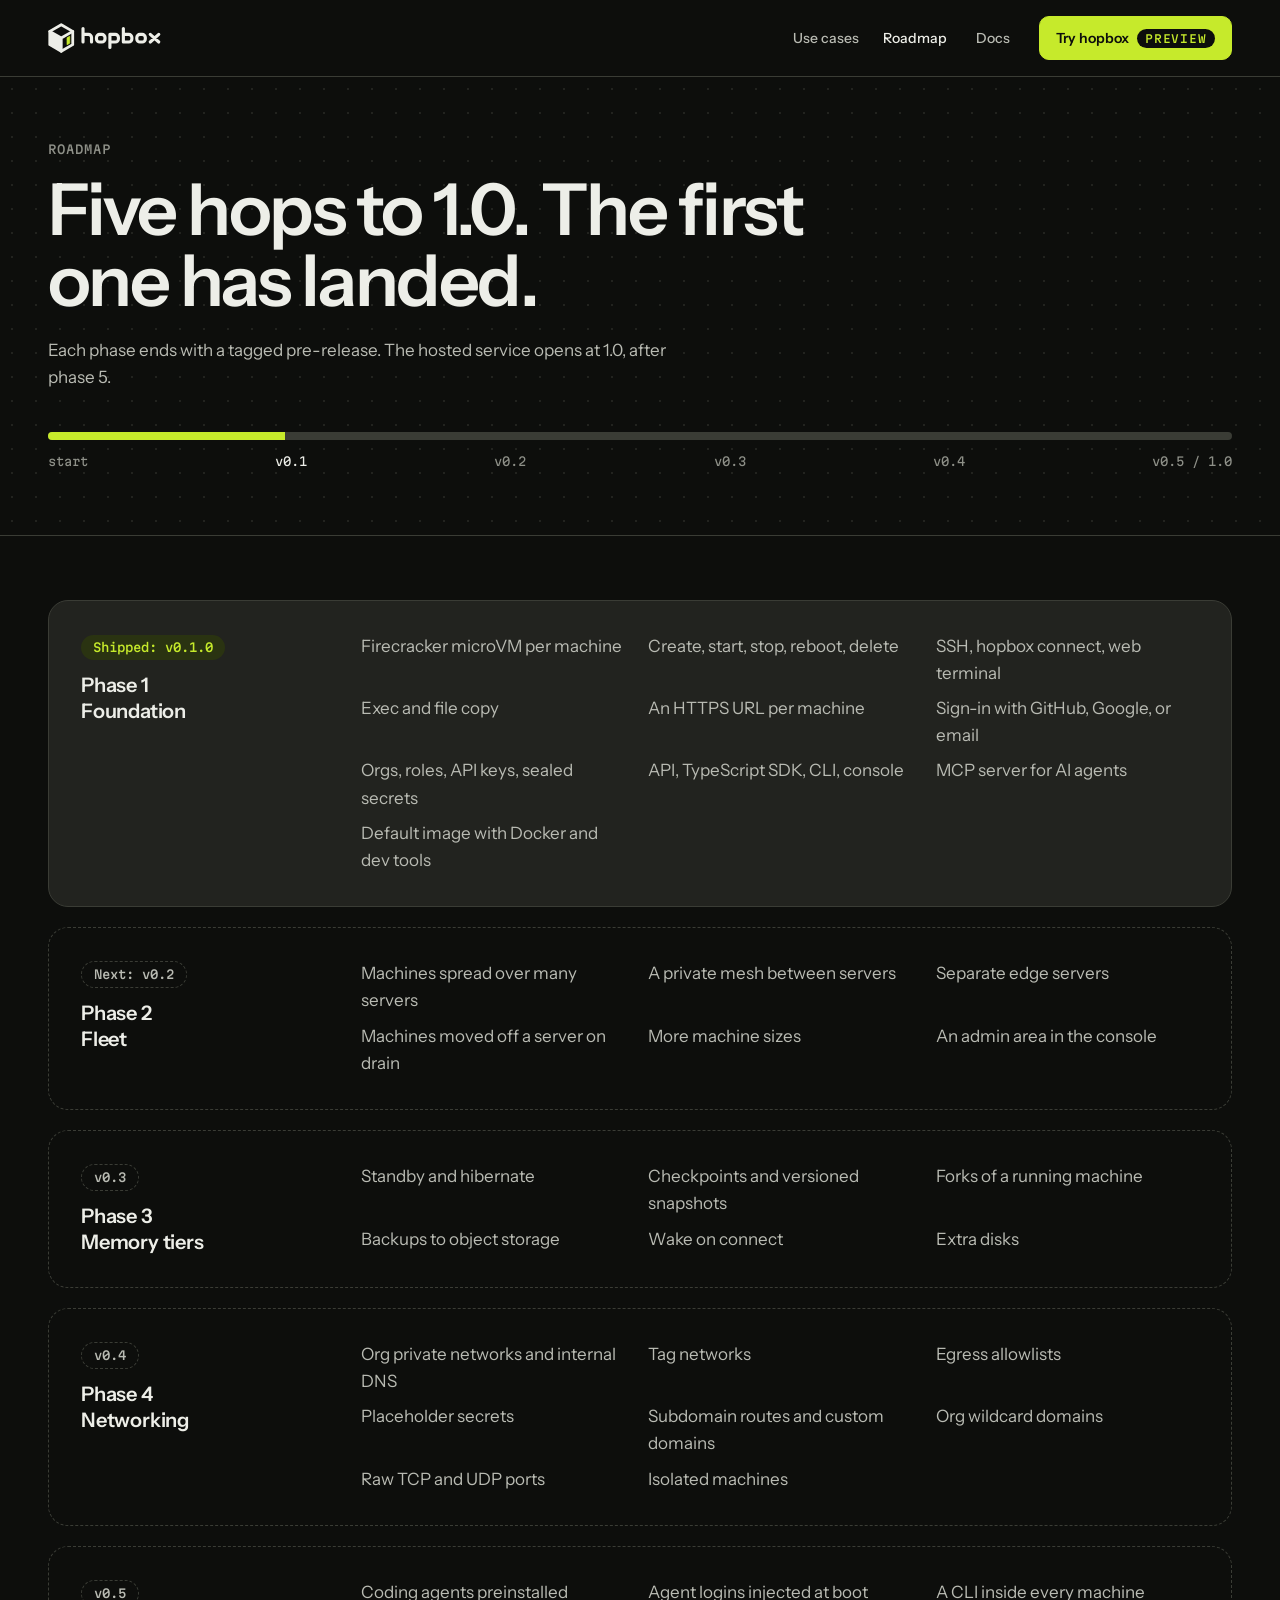
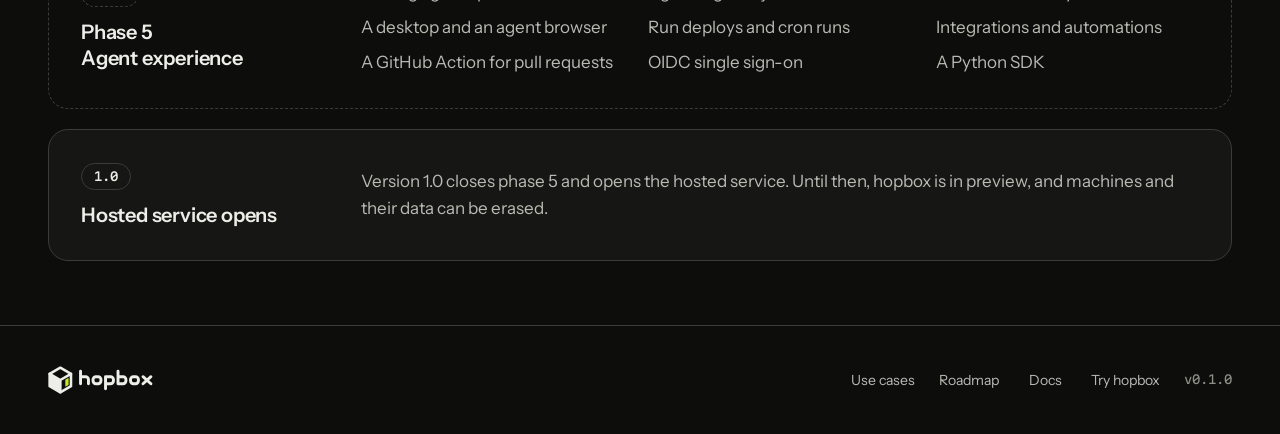
==== commit 8b722e50: "fix: correct the logo name, shipped chip, and version case Review found three errors. The logo's acc" ====
--- a/roadmap/index.html
+++ b/roadmap/index.html
@@ -27,7 +27,7 @@
 
 <header class="site-header">
 <nav class="nav" aria-label="Main">
-<a class="brand" href="/" aria-label="hopbox home"><img src="/assets/brand/hopbox-lockup.svg" alt="" width="113" height="30"></a>
+<a class="brand" href="/" aria-label="Hopbox home"><img src="/assets/brand/hopbox-lockup.svg" alt="" width="113" height="30"></a>
 <div class="nav-links">
 <a class="nav-link" href="/use-cases/">Use cases</a>
 <a class="nav-link" href="/roadmap/" aria-current="page">Roadmap</a>
--- a/assets/brand/tokens.css
+++ b/assets/brand/tokens.css
@@ -0,0 +1,89 @@
+/* Hopbox design tokens — v2.0 (November 2026)
+ * Dark is the default theme. Add data-theme="light" on <html> (or any
+ * container) for light surfaces. Raw palette values are --hb-*; build UI from
+ * the semantic --color-* tokens so both themes work.
+ *
+ * Fonts (Google Fonts):
+ * <link rel="stylesheet" href="https://fonts.googleapis.com/css2?family=Instrument+Sans:wght@400;500;600&family=Martian+Mono:wght@400;500&display=swap">
+ */
+
+:root {
+  /* Palette — "Lichen on basalt" */
+  --hb-basalt: #0D0E0C;   /* ground */
+  --hb-slag: #22231F;     /* surfaces, panels */
+  --hb-ash: #3A3C35;      /* lines, borders on dark */
+  --hb-stone: #5C5E57;    /* muted text on light */
+  --hb-summit: #8E9088;   /* muted text on dark */
+  --hb-mist: #B9BBB3;     /* secondary text on dark */
+  --hb-alpine: #EDEEE8;   /* text on dark, light ground */
+  --hb-paper: #FAFAF7;    /* raised surface on light */
+  --hb-rule: #D6D8CF;     /* lines, borders on light */
+  --hb-lichen: #C6EA2B;   /* the one accent — dark grounds only */
+  --hb-lichen-tint: #2A3311; /* lichen badge background on dark */
+  --hb-ember: #FF6B2C;    /* signal only: warnings, live/error states */
+
+  /* Semantic — dark (default) */
+  --color-bg: var(--hb-basalt);
+  --color-surface: var(--hb-slag);
+  --color-surface-sunken: #161714;
+  --color-border: var(--hb-ash);
+  --color-text: var(--hb-alpine);
+  --color-text-secondary: var(--hb-mist);
+  --color-text-muted: var(--hb-summit);
+  --color-accent: var(--hb-lichen);          /* accent fills, cursor, focus */
+  --color-on-accent: var(--hb-basalt);       /* text/icons on accent fills */
+  --color-accent-text: var(--hb-lichen);     /* accent-coloured text (14:1 on basalt) */
+  --color-accent-subtle: var(--hb-lichen-tint);
+  --color-signal: var(--hb-ember);
+  --color-focus: var(--hb-lichen);
+
+  /* Type */
+  --font-sans: "Instrument Sans", ui-sans-serif, system-ui, sans-serif;
+  --font-mono: "Martian Mono", ui-monospace, SFMono-Regular, Menlo, monospace;
+  --text-display: 600 72px/1.0 var(--font-sans);    /* letter-spacing: -0.035em */
+  --text-heading: 600 48px/1.05 var(--font-sans);   /* letter-spacing: -0.03em */
+  --text-title: 600 20px/1.3 var(--font-sans);      /* letter-spacing: -0.01em */
+  --text-body: 400 17px/1.6 var(--font-sans);
+  --text-small: 400 14px/1.5 var(--font-sans);
+  --text-label: 500 12px/1.4 var(--font-mono);      /* uppercase, letter-spacing: 0.08em */
+  --text-code: 400 14px/1.6 var(--font-mono);
+  --tracking-display: -0.035em;
+  --tracking-heading: -0.03em;
+  --tracking-label: 0.08em;
+
+  /* Shape & space */
+  --radius-sm: 10px;   /* buttons, inputs, chips */
+  --radius-md: 14px;   /* cards */
+  --radius-lg: 20px;   /* panels */
+  --radius-pill: 999px;
+  --space-1: 4px;  --space-2: 8px;  --space-3: 12px; --space-4: 16px;
+  --space-5: 20px; --space-6: 24px; --space-8: 32px; --space-10: 40px;
+  --space-12: 48px; --space-16: 64px;
+  --tap-min: 44px;
+
+  /* Motion */
+  --blink-duration: 1.1s;
+}
+
+[data-theme="light"] {
+  --color-bg: var(--hb-alpine);
+  --color-surface: var(--hb-paper);
+  --color-surface-sunken: #E4E5DE;
+  --color-border: var(--hb-rule);
+  --color-text: var(--hb-basalt);
+  --color-text-secondary: #2E302A;
+  --color-text-muted: var(--hb-stone);
+  /* Lichen fails contrast on light (1.2:1). On light, the accent is Basalt;
+     Lichen may only appear as a fill with Basalt content on top. */
+  --color-accent: var(--hb-basalt);
+  --color-on-accent: var(--hb-alpine);
+  --color-accent-text: var(--hb-basalt);
+  --color-accent-subtle: #E9F6B3;
+  --color-signal: #B33A09; /* darker ember: 5.1:1 on Alpine */
+  --color-focus: var(--hb-basalt);
+}
+
+/* The blinking cursor — apply to the cursor polygon of the mark, or a █ in terminal UI. */
+@keyframes hb-blink { 0%, 55% { opacity: 1; } 56%, 100% { opacity: 0; } }
+.hb-blink { animation: hb-blink var(--blink-duration) infinite; }
+@media (prefers-reduced-motion: reduce) { .hb-blink { animation: none; } }
--- a/assets/site.css
+++ b/assets/site.css
@@ -73,6 +73,10 @@
   color: var(--color-text-muted);
 }
 
+.version {
+  text-transform: none;
+}
+
 .dots {
   background-image: radial-gradient(var(--color-surface) 1px, transparent 1px);
   background-size: 24px 24px;
@@ -235,8 +239,8 @@
 }
 
 .badge-shipped {
-  background: var(--color-accent);
-  color: var(--color-on-accent);
+  background: var(--color-accent-subtle);
+  color: var(--color-accent-text);
 }
 
 .badge-planned {
@@ -681,3 +685,208 @@
     padding: var(--space-12) var(--space-6);
   }
 }
+
+.hero {
+  border-bottom: 1px solid var(--color-border);
+}
+
+.hero-inner {
+  max-width: var(--page-max);
+  margin: 0 auto;
+  padding: var(--space-16) var(--page-gutter);
+  display: flex;
+  flex-direction: column;
+  gap: var(--space-12);
+}
+
+.hero-copy {
+  display: flex;
+  flex-direction: column;
+  gap: var(--space-5);
+  min-width: 0;
+}
+
+.hero-copy .eyebrow {
+  margin-bottom: 0;
+}
+
+.hero-title {
+  font-size: clamp(44px, 11vw, 64px);
+}
+
+.hero-lead {
+  max-width: 40rem;
+  color: var(--color-text-secondary);
+}
+
+.hero-actions {
+  margin-top: var(--space-1);
+}
+
+.hero-note {
+  font: var(--text-small);
+  color: var(--color-text-muted);
+}
+
+/* 52 px is the kit's clear space, the cursor height, for a 220 px mark. */
+.hero-fleet {
+  display: flex;
+  flex-direction: column;
+  align-items: center;
+  gap: 52px;
+  min-width: 0;
+}
+
+.hero-mark {
+  flex: none;
+  width: auto;
+  height: 220px;
+}
+
+.machines {
+  width: 100%;
+  min-width: 0;
+  padding: 0;
+  list-style: none;
+  border-radius: var(--radius-md);
+  border: 1px solid var(--color-border);
+  overflow: hidden;
+}
+
+.machine {
+  display: grid;
+  grid-template-columns: 24px 52px 1fr auto;
+  align-items: center;
+  gap: var(--space-3);
+  padding: var(--space-3) var(--space-4);
+  background: var(--color-bg);
+  font: 500 12px/1.3 var(--font-mono);
+}
+
+.machine + .machine {
+  border-top: 1px solid var(--color-border);
+}
+
+.machine .badge {
+  font-size: 11px;
+}
+
+.machine-url {
+  min-width: 0;
+  overflow-wrap: anywhere;
+  font-weight: 400;
+  color: var(--color-text-secondary);
+}
+
+.machine-running .glyph {
+  color: var(--color-accent);
+}
+
+.machine-stopped .glyph,
+.machine-stopped,
+.machine-stopped .machine-url {
+  color: var(--color-text-muted);
+}
+
+.terminal {
+  overflow: hidden;
+  white-space: normal;
+}
+
+.terminal-title {
+  padding: var(--space-3) var(--space-5);
+  border-bottom: 1px solid var(--color-border);
+  font: var(--text-code-compact);
+  color: var(--color-text-muted);
+}
+
+.terminal-screen {
+  padding: var(--space-5);
+  font: inherit;
+  white-space: pre-wrap;
+}
+
+@media (min-width: 1100px) {
+  .hero-inner {
+    display: grid;
+    grid-template-columns: minmax(0, 1fr) clamp(480px, 43.75vw, 560px);
+    align-items: center;
+  }
+
+  .hero-title {
+    font-size: clamp(56px, 5vw, 64px);
+  }
+}
+
+@media (max-width: 719px) {
+  .hero-inner {
+    padding-top: var(--space-12);
+    padding-bottom: var(--space-12);
+  }
+
+  .hero-fleet {
+    gap: var(--space-8);
+  }
+
+  .hero-mark {
+    height: 112px;
+  }
+
+  .machine {
+    grid-template-columns: 24px minmax(0, 1fr) auto;
+    row-gap: var(--space-1);
+  }
+
+  .machine .glyph {
+    grid-row: 1 / span 2;
+  }
+
+  .machine .badge {
+    grid-column: 3;
+    grid-row: 1 / span 2;
+    align-self: center;
+  }
+}
+
+.page-notfound {
+  min-height: 100vh;
+  display: flex;
+  flex-direction: column;
+}
+
+.notfound {
+  flex: 1;
+  padding: var(--space-12) var(--page-gutter);
+  display: flex;
+  align-items: center;
+  justify-content: center;
+}
+
+.notfound-inner {
+  width: 100%;
+  max-width: 640px;
+}
+
+.notfound-machine {
+  display: flex;
+  flex-wrap: wrap;
+  align-items: center;
+  gap: var(--space-3) var(--space-4);
+  margin-bottom: var(--space-8);
+  font: 500 14px/1.3 var(--font-mono);
+  color: var(--color-text-muted);
+}
+
+.notfound-machine .badge {
+  align-self: center;
+}
+
+.notfound-title {
+  margin-bottom: var(--space-4);
+}
+
+.notfound-text {
+  max-width: 30rem;
+  margin-bottom: var(--space-8);
+  color: var(--color-text-secondary);
+}
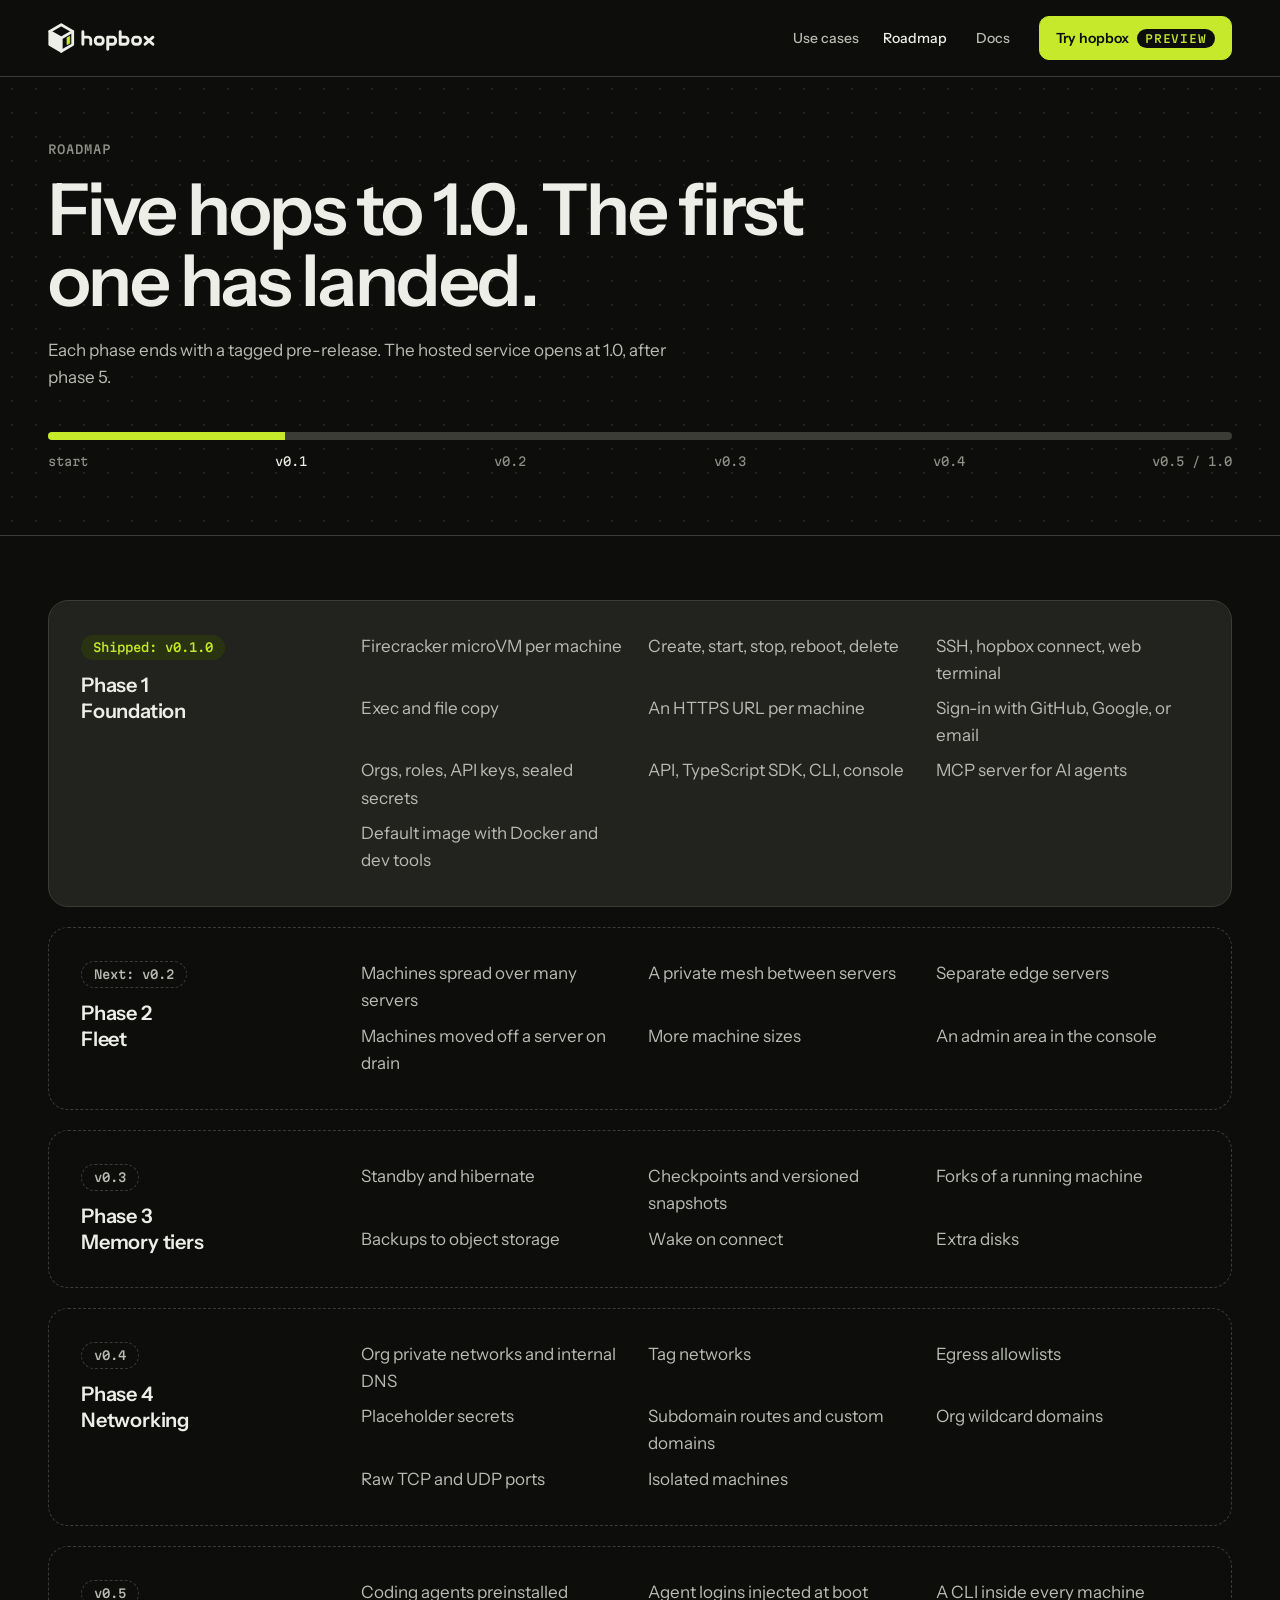
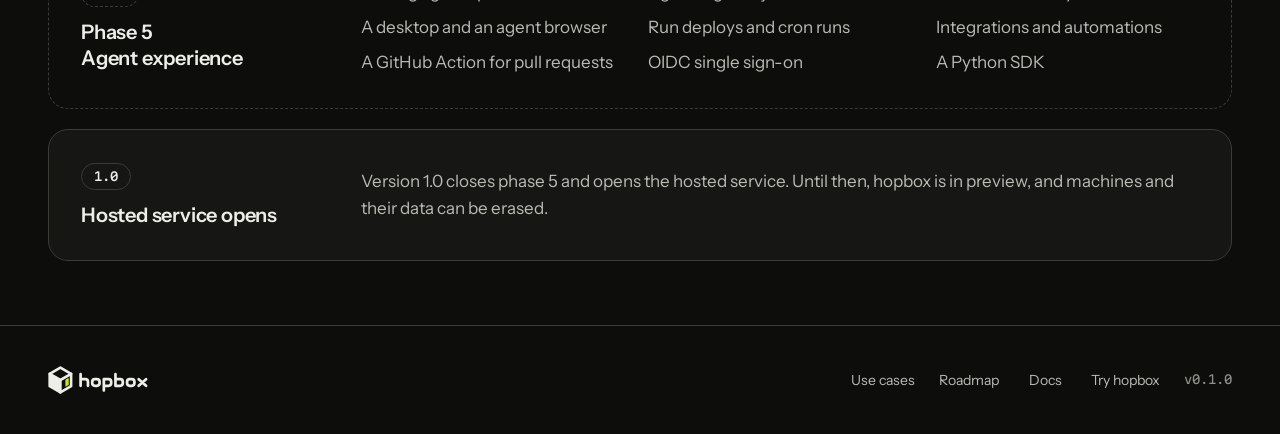
==== commit 26bb5b17: "feat: use the new lockup and Open Graph image from the kit The kit moved the wordmark so that the to" ====
--- a/roadmap/index.html
+++ b/roadmap/index.html
@@ -27,7 +27,7 @@
 
 <header class="site-header">
 <nav class="nav" aria-label="Main">
-<a class="brand" href="/" aria-label="Hopbox home"><img src="/assets/brand/hopbox-lockup.svg" alt="" width="113" height="30"></a>
+<a class="brand" href="/" aria-label="Hopbox home"><img src="/assets/brand/hopbox-lockup.svg" alt="" width="107" height="30"></a>
 <div class="nav-links">
 <a class="nav-link" href="/use-cases/">Use cases</a>
 <a class="nav-link" href="/roadmap/" aria-current="page">Roadmap</a>
@@ -153,7 +153,7 @@
 
 <footer class="site-footer">
 <div class="footer-inner">
-<img class="footer-brand" src="/assets/brand/hopbox-lockup.svg" alt="Hopbox" width="105" height="28">
+<img class="footer-brand" src="/assets/brand/hopbox-lockup.svg" alt="Hopbox" width="100" height="28">
 <a class="footer-link" href="/use-cases/">Use cases</a>
 <a class="footer-link" href="/roadmap/">Roadmap</a>
 <a class="footer-link" href="https://docs.hopbox.dev">Docs</a>
--- a/assets/site.css
+++ b/assets/site.css
@@ -259,25 +259,31 @@
   background: var(--color-bg);
   font: var(--text-code);
   color: var(--color-text);
-  white-space: pre-wrap;
-  overflow-wrap: anywhere;
+  white-space: pre;
+  overflow-x: auto;
 }
 
 .code-block code {
   font: inherit;
 }
 
-.prompt,
 .code-comment {
   color: var(--color-text-muted);
 }
 
-.host {
-  color: var(--color-accent-text);
-}
-
-.output {
-  color: var(--color-text-secondary);
+/* A quoted value cannot split with a backslash, so it wraps visually with a hanging indent. */
+.code-wrap {
+  display: inline-block;
+  padding-left: 4ch;
+  text-indent: -4ch;
+  white-space: pre-wrap;
+}
+
+/* The prompt stays out of a selection, so a copied command runs as it is. */
+.prompt {
+  color: var(--color-text-muted);
+  -webkit-user-select: none;
+  user-select: none;
 }
 
 .site-footer {
@@ -317,33 +323,9 @@
   color: var(--color-text-muted);
 }
 
-.tools {
-  border-top: 1px solid var(--color-border);
-  border-bottom: 1px solid var(--color-border);
-}
-
-.tools-inner {
-  max-width: var(--page-max);
-  margin: 0 auto;
-  padding: var(--space-5) var(--page-gutter);
-  display: flex;
-  flex-wrap: wrap;
-  align-items: center;
-  gap: var(--space-2) var(--space-8);
-  font: var(--text-code);
-  color: var(--color-text-secondary);
-}
-
-.tools-label {
-  font: var(--text-label);
-  letter-spacing: var(--tracking-label);
-  text-transform: uppercase;
-  color: var(--color-text-muted);
-}
-
 .features-title {
-  max-width: 46rem;
   margin-bottom: var(--space-12);
+  text-wrap: balance;
 }
 
 .feature-grid {
@@ -500,7 +482,7 @@
 
 .case-grid {
   display: grid;
-  grid-template-columns: repeat(auto-fit, minmax(min(330px, 100%), 1fr));
+  grid-template-columns: repeat(auto-fit, minmax(min(340px, 100%), 1fr));
   gap: var(--space-5);
 }
 
@@ -653,6 +635,10 @@
     flex-basis: 100%;
   }
 
+  .wide-only {
+    display: none;
+  }
+
   .panel,
   .phase {
     padding: var(--space-6);
@@ -673,12 +659,18 @@
     flex-basis: 100%;
   }
 
+  .agents-panel,
+  .case-card {
+    padding: var(--space-4);
+  }
+
+  .code-panel,
+  .case-code {
+    padding: var(--space-3);
+  }
+
   .code-block {
     font: var(--text-code-compact);
-  }
-
-  .code-panel {
-    padding: var(--space-3);
   }
 
   .cta-panel {
@@ -773,7 +765,7 @@
 
 .machine-url {
   min-width: 0;
-  overflow-wrap: anywhere;
+  white-space: nowrap;
   font-weight: 400;
   color: var(--color-text-secondary);
 }
@@ -788,22 +780,50 @@
   color: var(--color-text-muted);
 }
 
-.terminal {
-  overflow: hidden;
-  white-space: normal;
-}
-
-.terminal-title {
-  padding: var(--space-3) var(--space-5);
-  border-bottom: 1px solid var(--color-border);
+.quickstart-title {
+  margin-bottom: var(--space-5);
+  font-size: clamp(28px, 3vw, 36px);
+}
+
+.quickstart {
+  padding: 0;
+  list-style: none;
+  display: grid;
+  gap: var(--space-4);
+}
+
+.quickstart-card {
+  display: flex;
+  flex-direction: column;
+  gap: var(--space-3);
+  min-width: 0;
+  padding: var(--space-6);
+}
+
+/* These commands wrap at a space on very narrow screens, so that they never scroll. */
+.quickstart-command {
+  padding: var(--space-3) var(--space-4);
+  border-radius: var(--radius-sm);
   font: var(--text-code-compact);
-  color: var(--color-text-muted);
-}
-
-.terminal-screen {
-  padding: var(--space-5);
-  font: inherit;
   white-space: pre-wrap;
+  overflow-x: visible;
+}
+
+.quickstart-text {
+  font: var(--text-small);
+  color: var(--color-text-secondary);
+  overflow-wrap: anywhere;
+}
+
+.quickstart-url {
+  font: var(--text-code-compact);
+  color: var(--color-text);
+}
+
+@media (min-width: 1024px) {
+  .quickstart {
+    grid-template-columns: repeat(3, minmax(0, 1fr));
+  }
 }
 
 @media (min-width: 1100px) {
@@ -828,6 +848,10 @@
     gap: var(--space-8);
   }
 
+  .quickstart-card {
+    padding: var(--space-4);
+  }
+
   .hero-mark {
     height: 112px;
   }
@@ -848,6 +872,26 @@
   }
 }
 
+/* The longest line needs 252 px, so below 360 px the block fills the panel width. */
+@media (max-width: 359px) {
+  .code-panel {
+    margin-inline: calc(var(--space-4) * -1);
+    padding-inline: var(--space-2);
+    border-inline: none;
+    border-radius: 0;
+  }
+}
+
+@media (max-width: 389px) {
+  .machine .badge {
+    grid-row: 1;
+  }
+
+  .machine-url {
+    grid-column: 2 / span 2;
+  }
+}
+
 .page-notfound {
   min-height: 100vh;
   display: flex;
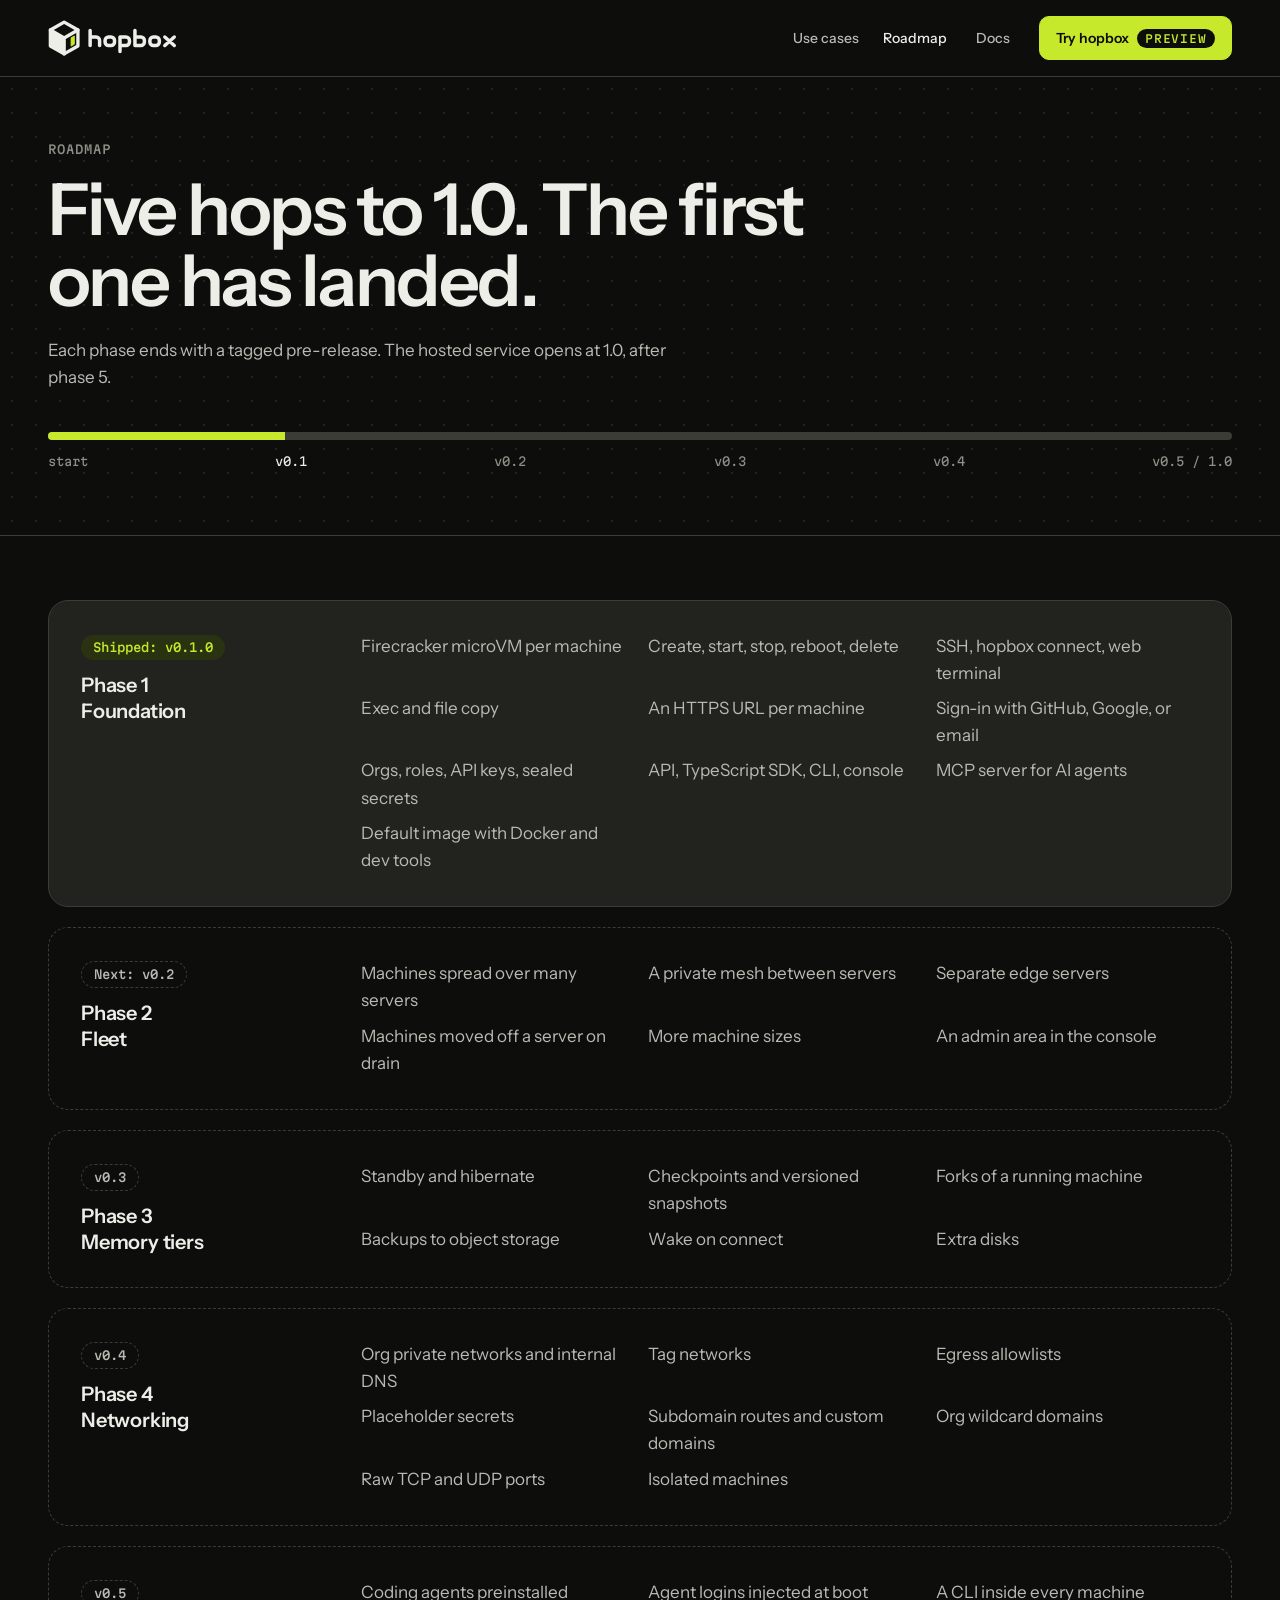
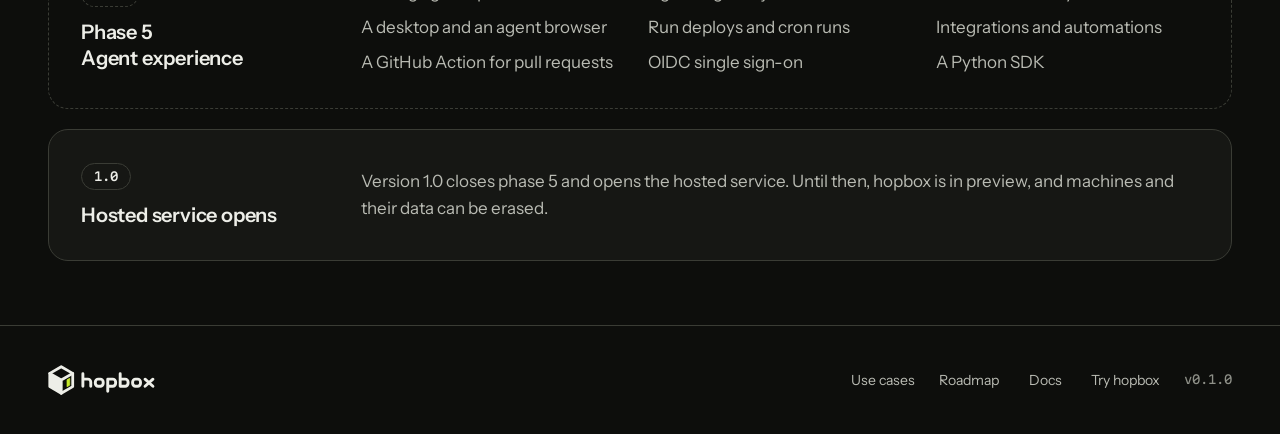
==== commit 140a85fd: "feat: enlarge the nav and footer logos The owner found the logos small. The nav lockup is now 36 px " ====
--- a/roadmap/index.html
+++ b/roadmap/index.html
@@ -27,7 +27,7 @@
 
 <header class="site-header">
 <nav class="nav" aria-label="Main">
-<a class="brand" href="/" aria-label="Hopbox home"><img src="/assets/brand/hopbox-lockup.svg" alt="" width="107" height="30"></a>
+<a class="brand" href="/" aria-label="Hopbox home"><img src="/assets/brand/hopbox-lockup.svg" alt="" width="129" height="36"></a>
 <div class="nav-links">
 <a class="nav-link" href="/use-cases/">Use cases</a>
 <a class="nav-link" href="/roadmap/" aria-current="page">Roadmap</a>
@@ -153,7 +153,7 @@
 
 <footer class="site-footer">
 <div class="footer-inner">
-<img class="footer-brand" src="/assets/brand/hopbox-lockup.svg" alt="Hopbox" width="100" height="28">
+<img class="footer-brand" src="/assets/brand/hopbox-lockup.svg" alt="Hopbox" width="107" height="30">
 <a class="footer-link" href="/use-cases/">Use cases</a>
 <a class="footer-link" href="/roadmap/">Roadmap</a>
 <a class="footer-link" href="https://docs.hopbox.dev">Docs</a>
--- a/assets/site.css
+++ b/assets/site.css
@@ -630,6 +630,18 @@
     --page-gutter: var(--space-6);
   }
 
+  .nav {
+    column-gap: var(--space-4);
+  }
+
+  .footer-brand {
+    margin-right: 0;
+  }
+
+  .footer-link {
+    justify-content: flex-start;
+  }
+
   .nav-links {
     order: 1;
     flex-basis: 100%;
@@ -882,7 +894,21 @@
   }
 }
 
+/* A 36 px lockup and the button do not fit on one row at these widths. */
 @media (max-width: 389px) {
+  .nav {
+    column-gap: var(--space-3);
+  }
+
+  .brand img {
+    width: auto;
+    height: 32px;
+  }
+
+  .nav .btn {
+    padding-inline: var(--space-3);
+  }
+
   .machine .badge {
     grid-row: 1;
   }
